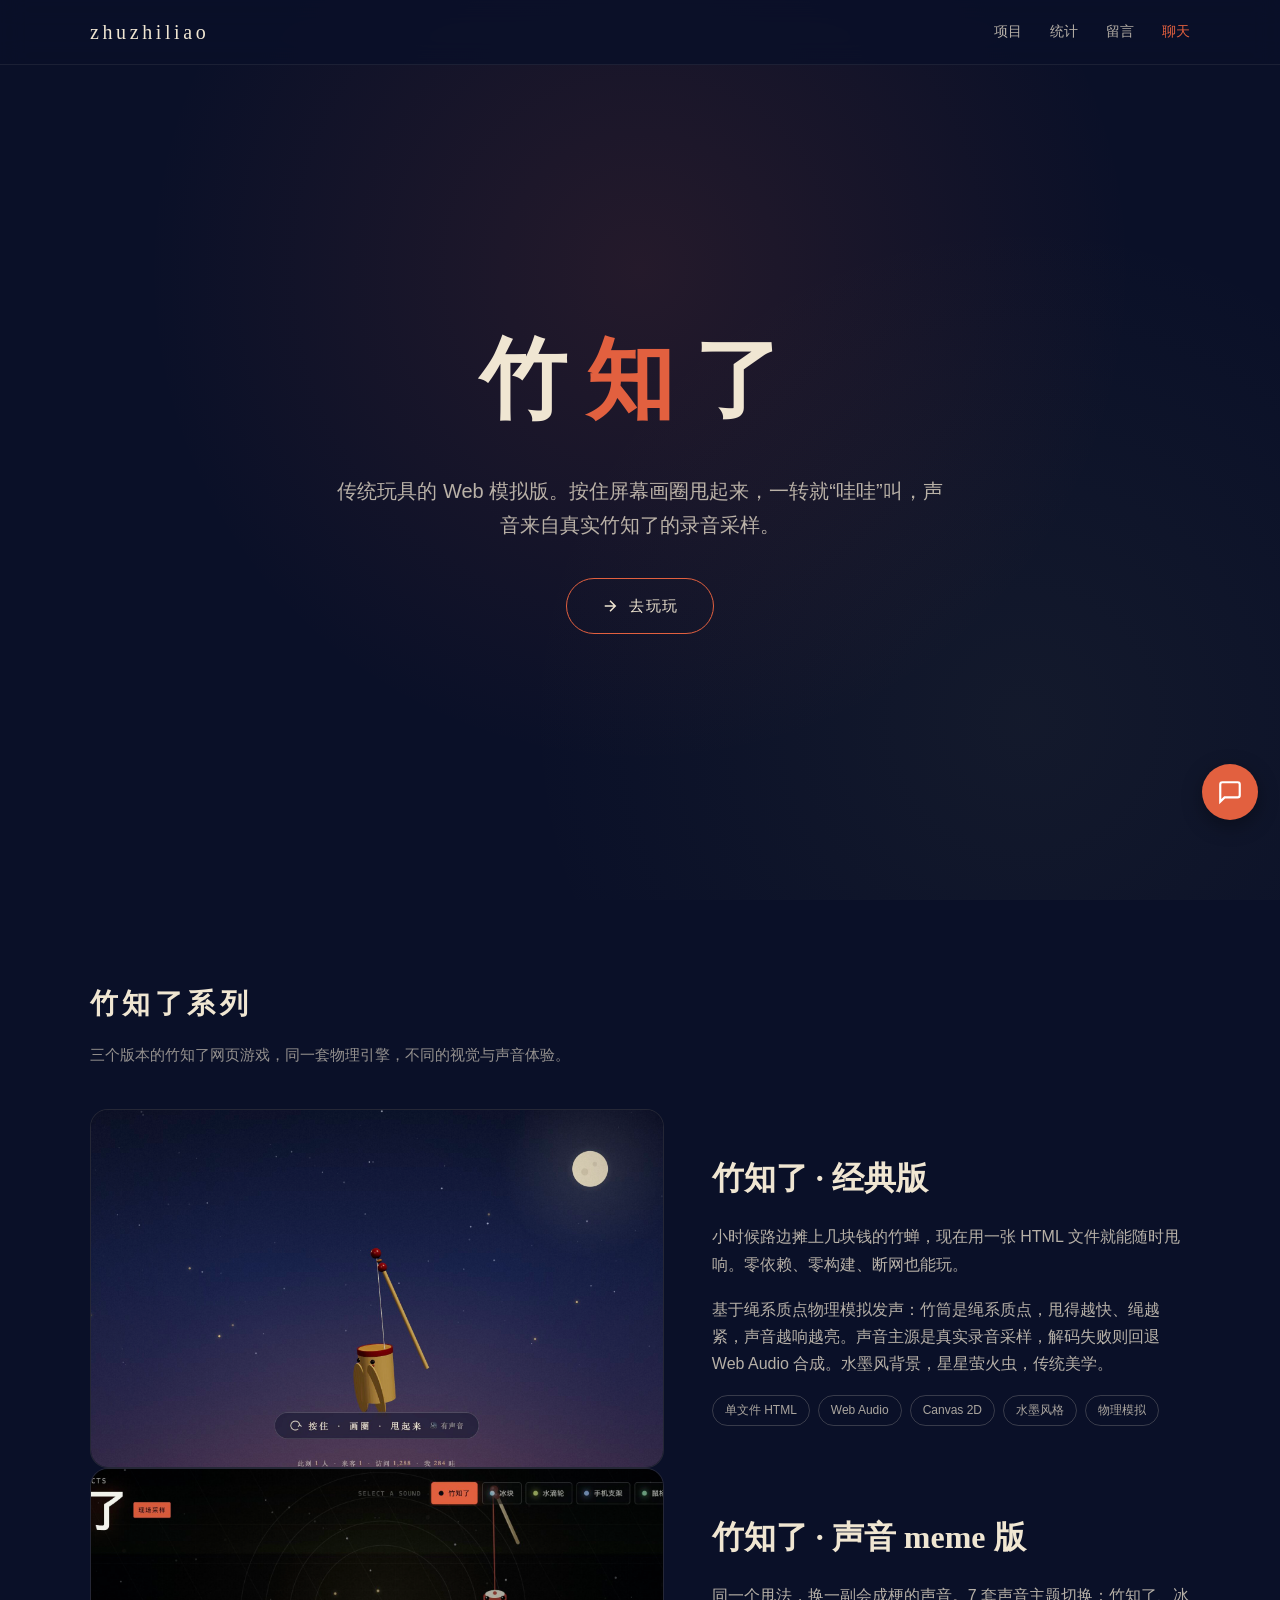
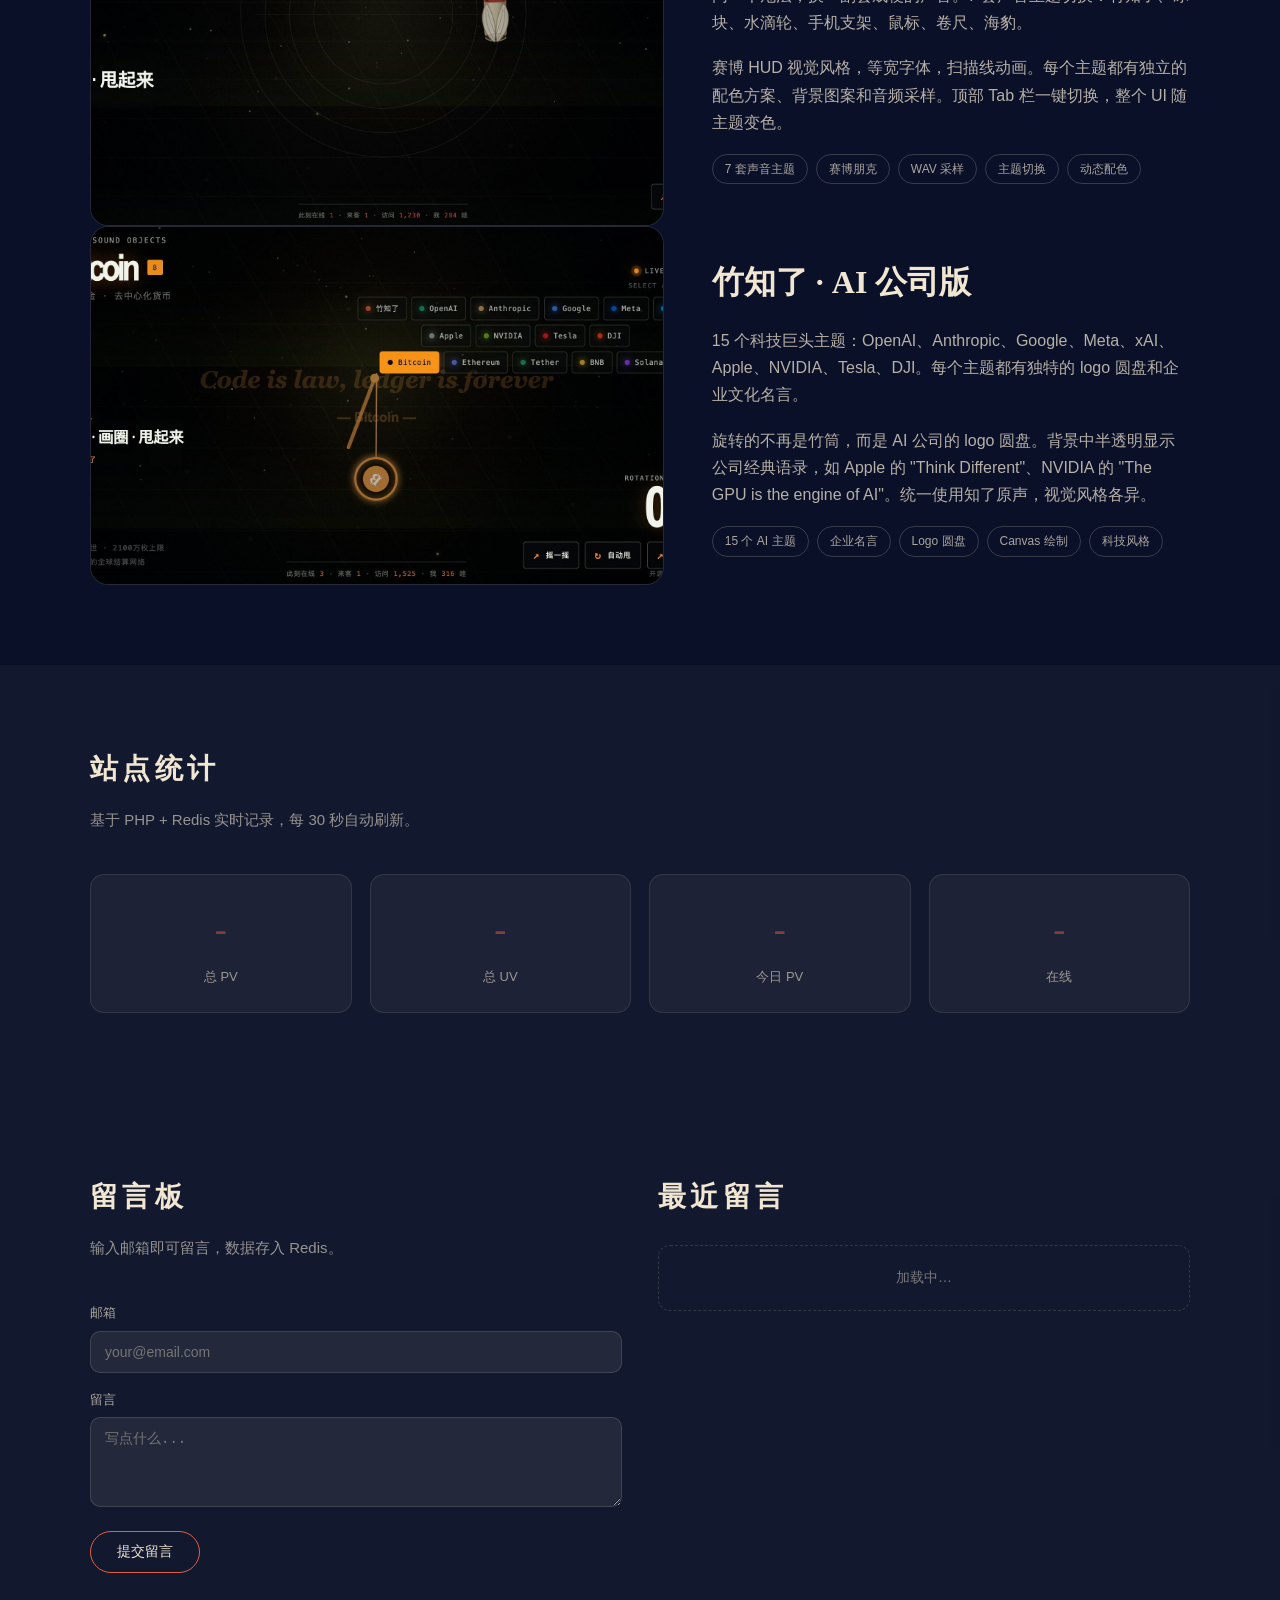
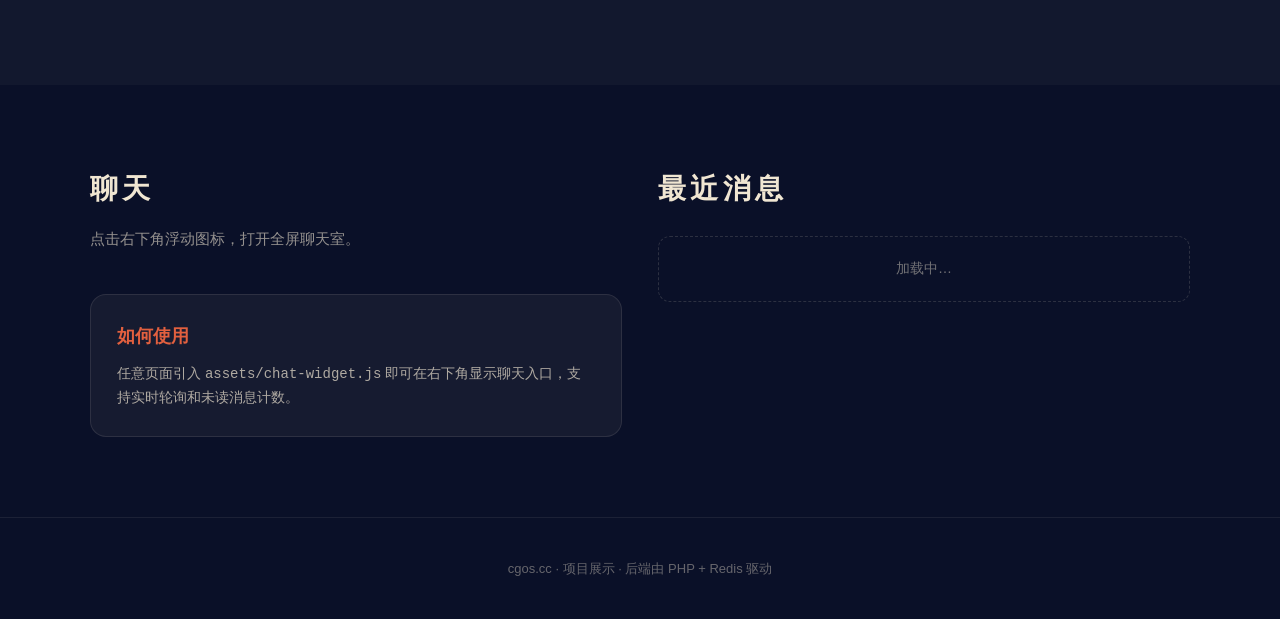
==== index.html @ 4b088873 "feat: 竹知了系列项目 - 三个版本的 Web 模拟玩具 🎮 项目概述 传统玩具「竹知了」的 Web 模拟版系列，包含三个迭代版本： - 经典版：单文件 HTML，零依赖，水墨画风 - Meme版" ====
<!DOCTYPE html>
<html lang="zh-CN">
<head>
<meta charset="UTF-8">
<meta name="viewport" content="width=device-width, initial-scale=1.0, maximum-scale=1.0, user-scalable=no, viewport-fit=cover">
<meta name="theme-color" content="#0a1028">
<meta name="description" content="cgos.cc - 竹知了系列项目展示：经典版、声音 meme 版、AI 公司版，三个版本的竹知了网页游戏，基于真实录音采样与物理模拟，零依赖零构建，手机电脑直开即玩。">
<meta name="keywords" content="竹知了,竹蝉,拉线蝉,传统玩具,网页游戏,在线玩具,竹知了meme,AI竹知了,OpenAI,Anthropic,Google,Meta,Apple,NVIDIA,Tesla,DJI,Web Audio,Canvas,物理模拟">
<meta property="og:title" content="cgos.cc - 竹知了系列项目展示">
<meta property="og:description" content="三个版本的竹知了网页游戏：经典版、声音 meme 版、AI 公司版，基于真实录音采样与物理模拟。">
<meta property="og:image" content="assets/icons/og-image.jpg">
<meta property="og:type" content="website">
<meta name="twitter:card" content="summary_large_image">
<meta name="twitter:title" content="cgos.cc - 竹知了系列项目展示">
<meta name="twitter:description" content="三个版本的竹知了网页游戏，基于真实录音采样与物理模拟。">
<meta name="twitter:image" content="assets/icons/og-image.jpg">
<title>cgos.cc · 竹知了系列项目展示</title>
<link rel="stylesheet" href="assets/main.css">
<link rel="stylesheet" href="assets/chat-widget.css">
</head>
<body>

<header>
  <div class="container">
    <nav>
      <div class="logo"><a href="./">zhuzhiliao</a></div>
      <div class="nav-links" id="nav-links">
        <a href="#projects" class="active">项目</a>
        <a href="#stats">统计</a>
        <a href="guestbook.html">留言</a>
        <a href="#chat">聊天</a>
      </div>
      <button class="menu-btn" id="menu-btn" aria-label="menu">☰</button>
    </nav>
  </div>
</header>

<section class="hero">
  <div class="container" style="position:relative; z-index:1;">
    <h1>竹<span>知</span>了</h1>
    <p>传统玩具的 Web 模拟版。按住屏幕画圈甩起来，一转就“哇哇”叫，声音来自真实竹知了的录音采样。</p>
    <a class="cta" href="zhuzhiliao/" target="_blank">
      <svg viewBox="0 0 24 24" fill="none" stroke="currentColor" stroke-width="2"><path d="M5 12h14M12 5l7 7-7 7"/></svg>
      去玩玩
    </a>
  </div>
</section>

<section id="projects">
  <div class="container">
    <h2 class="section-title">竹知了系列</h2>
    <p class="section-sub">三个版本的竹知了网页游戏，同一套物理引擎，不同的视觉与声音体验。</p>

    <!-- 经典版 -->
    <div class="project">
      <a class="project-visual" href="zhuzhiliao/" target="_blank" title="打开竹知了经典版">
        <img src="assets/icons/og-image.jpg" alt="竹知了经典版预览">
        <div class="play"><span>点击试玩</span></div>
      </a>
      <div class="project-info">
        <h2>竹知了 · 经典版</h2>
        <p>小时候路边摊上几块钱的竹蝉，现在用一张 HTML 文件就能随时甩响。零依赖、零构建、断网也能玩。</p>
        <p>基于绳系质点物理模拟发声：竹筒是绳系质点，甩得越快、绳越紧，声音越响越亮。声音主源是真实录音采样，解码失败则回退 Web Audio 合成。水墨风背景，星星萤火虫，传统美学。</p>
        <div class="tag-list">
          <span class="tag">单文件 HTML</span>
          <span class="tag">Web Audio</span>
          <span class="tag">Canvas 2D</span>
          <span class="tag">水墨风格</span>
          <span class="tag">物理模拟</span>
        </div>
      </div>
    </div>

    <!-- 声音 meme 版 -->
    <div class="project">
      <a class="project-visual" href="zhuzhiliao-meme/" target="_blank" title="打开竹知了声音 meme 版">
        <img src="assets/icons/og-image-2.jpg" alt="竹知了声音 meme 版预览">
        <div class="play"><span>点击试玩</span></div>
      </a>
      <div class="project-info">
        <h2>竹知了 · 声音 meme 版</h2>
        <p>同一个甩法，换一副会成梗的声音。7 套声音主题切换：竹知了、冰块、水滴轮、手机支架、鼠标、卷尺、海豹。</p>
        <p>赛博 HUD 视觉风格，等宽字体，扫描线动画。每个主题都有独立的配色方案、背景图案和音频采样。顶部 Tab 栏一键切换，整个 UI 随主题变色。</p>
        <div class="tag-list">
          <span class="tag">7 套声音主题</span>
          <span class="tag">赛博朋克</span>
          <span class="tag">WAV 采样</span>
          <span class="tag">主题切换</span>
          <span class="tag">动态配色</span>
        </div>
      </div>
    </div>

    <!-- AI 公司版 -->
    <div class="project">
      <a class="project-visual" href="zhuzhiliao-ai/" target="_blank" title="打开竹知了 AI 版">
        <img src="assets/icons/og-image-3.jpg" alt="竹知了 AI 版预览">
        <div class="play"><span>点击试玩</span></div>
      </a>
      <div class="project-info">
        <h2>竹知了 · AI 公司版</h2>
        <p>15 个科技巨头主题：OpenAI、Anthropic、Google、Meta、xAI、Apple、NVIDIA、Tesla、DJI。每个主题都有独特的 logo 圆盘和企业文化名言。</p>
        <p>旋转的不再是竹筒，而是 AI 公司的 logo 圆盘。背景中半透明显示公司经典语录，如 Apple 的 "Think Different"、NVIDIA 的 "The GPU is the engine of AI"。统一使用知了原声，视觉风格各异。</p>
        <div class="tag-list">
          <span class="tag">15 个 AI 主题</span>
          <span class="tag">企业名言</span>
          <span class="tag">Logo 圆盘</span>
          <span class="tag">Canvas 绘制</span>
          <span class="tag">科技风格</span>
        </div>
      </div>
    </div>
  </div>
</section>

<section id="stats" class="alt">
  <div class="container">
    <h2 class="section-title">站点统计</h2>
    <p class="section-sub">基于 PHP + Redis 实时记录，每 30 秒自动刷新。</p>
    <div class="stats-grid">
      <div class="stat-card"><div class="num loading" id="stat-pv">-</div><div class="label">总 PV</div></div>
      <div class="stat-card"><div class="num loading" id="stat-uv">-</div><div class="label">总 UV</div></div>
      <div class="stat-card"><div class="num loading" id="stat-today">-</div><div class="label">今日 PV</div></div>
      <div class="stat-card"><div class="num loading" id="stat-online">-</div><div class="label">在线</div></div>
    </div>
  </div>
</section>

<section id="guestbook" class="alt">
  <div class="container">
    <div class="two-col">
      <div>
        <h2 class="section-title">留言板</h2>
        <p class="section-sub">输入邮箱即可留言，数据存入 Redis。</p>
        <form id="guestbook-form">
          <div class="form-group">
            <label for="gb-email">邮箱</label>
            <input type="email" id="gb-email" required placeholder="your@email.com">
          </div>
          <div class="form-group">
            <label for="gb-message">留言</label>
            <textarea id="gb-message" required maxlength="500" placeholder="写点什么..."></textarea>
          </div>
          <button type="submit" class="btn">提交留言</button>
          <div class="msg" id="gb-msg"></div>
        </form>
      </div>
      <div>
        <h2 class="section-title">最近留言</h2>
        <div class="list" id="guestbook-list"><div class="list-empty">加载中…</div></div>
      </div>
    </div>
  </div>
</section>

<section id="chat">
  <div class="container">
    <div class="two-col">
      <div>
        <h2 class="section-title">聊天</h2>
        <p class="section-sub">点击右下角浮动图标，打开全屏聊天室。</p>
        <div class="card" style="margin-top:18px;">
          <h3>如何使用</h3>
          <p>任意页面引入 <code>assets/chat-widget.js</code> 即可在右下角显示聊天入口，支持实时轮询和未读消息计数。</p>
        </div>
      </div>
      <div>
        <h2 class="section-title">最近消息</h2>
        <div class="list" id="chat-list"><div class="list-empty">加载中…</div></div>
      </div>
    </div>
  </div>
</section>

<footer>
  <div class="container">
    <p>cgos.cc · 项目展示 · 后端由 PHP + Redis 驱动</p>
  </div>
</footer>

<script src="assets/config.js"></script>
<script src="assets/main.js"></script>
<script src="assets/chat-widget.js"></script>
</body>
</html>
---- assets/main.css ----
/* cgos.cc 项目展示首页样式 */
:root{
  --ink:#0a1028;
  --paper:#f0e6d2;
  --accent:#e2603f;
  --accent-dim:#b34a30;
  --bamboo:#a8b06a;
  --serif:"Songti SC","Noto Serif SC","Noto Serif CJK SC","STSong","SimSun",serif;
  --sans:-apple-system,BlinkMacSystemFont,"Segoe UI",Roboto,"Helvetica Neue",Arial,sans-serif;
}
*{ margin:0; padding:0; box-sizing:border-box; }
html{ scroll-behavior:smooth; }
body{
  background:var(--ink);
  color:var(--paper);
  font-family:var(--sans);
  line-height:1.7;
  -webkit-font-smoothing:antialiased;
}
a{ color:var(--accent); text-decoration:none; }
a:hover{ text-decoration:underline; }
.container{ width:min(1100px, 92vw); margin:0 auto; }

/* 顶部导航 */
header{
  position:fixed; top:0; left:0; right:0; z-index:50;
  background:rgba(10,16,40,.85);
  backdrop-filter:blur(12px);
  border-bottom:1px solid rgba(240,230,210,.08);
}
nav{ display:flex; align-items:center; justify-content:space-between; height:64px; }
.logo{ font-family:var(--serif); font-size:20px; letter-spacing:.18em; color:var(--paper); }
.logo a{ color:var(--paper); }
.nav-links{ display:flex; gap:28px; font-size:14px; }
.nav-links a{ color:rgba(240,230,210,.75); transition:color .2s; padding:4px 0; }
.nav-links a:hover, .nav-links a.active{ color:var(--accent); text-decoration:none; }
.menu-btn{ display:none; background:none; border:none; color:var(--paper); font-size:24px; cursor:pointer; padding:8px; }

/* Hero */
.hero{
  min-height:100vh; display:flex; align-items:center; justify-content:center;
  padding:120px 0 80px; text-align:center; position:relative; overflow:hidden;
}
.hero::before{
  content:""; position:absolute; inset:0;
  background:radial-gradient(circle at 50% 30%, rgba(226,96,63,.12), transparent 55%),
             radial-gradient(circle at 80% 80%, rgba(168,176,106,.06), transparent 40%);
  pointer-events:none;
}
.hero h1{
  font-family:var(--serif); font-size:clamp(42px,8vw,88px);
  letter-spacing:.22em; color:var(--paper); margin-bottom:18px;
}
.hero h1 span{ color:var(--accent); }
.hero p{ font-size:clamp(15px,2.2vw,20px); color:rgba(240,230,210,.75); max-width:620px; margin:0 auto 36px; }
.cta{
  display:inline-flex; align-items:center; gap:10px;
  padding:14px 34px; border-radius:999px; border:1px solid var(--accent);
  color:var(--paper); font-size:15px; letter-spacing:.12em;
  transition:all .25s; background:transparent; cursor:pointer;
}
.cta:hover{ background:var(--accent); color:#fff; text-decoration:none; }
.cta svg{ width:18px; height:18px; }

/* 卡片通用 */
section{ padding:80px 0; }
section.alt{ background:rgba(240,230,210,.03); }
.section-title{
  font-family:var(--serif); font-size:28px; letter-spacing:.16em; margin-bottom:14px;
}
.section-sub{ color:rgba(240,230,210,.6); margin-bottom:42px; font-size:15px; }
.card-grid{ display:grid; gap:24px; grid-template-columns:repeat(auto-fit, minmax(260px,1fr)); }
.card{
  background:rgba(240,230,210,.05); border:1px solid rgba(240,230,210,.1);
  border-radius:16px; padding:26px; transition:transform .2s, border-color .2s;
}
.card:hover{ border-color:rgba(226,96,63,.35); transform:translateY(-4px); }
.card h3{ font-family:var(--serif); font-size:18px; margin-bottom:10px; color:var(--accent); }
.card p{ font-size:14px; color:rgba(240,230,210,.7); }

/* 项目展示 */
.project{ display:grid; grid-template-columns:1.2fr 1fr; gap:48px; align-items:center; }
.project-visual{
  aspect-ratio:16/10; border-radius:18px; overflow:hidden;
  border:1px solid rgba(240,230,210,.12); background:rgba(0,0,0,.2);
  position:relative; display:block;
}
.project-visual img{ width:100%; height:100%; object-fit:cover; display:block; transition:transform .6s; }
.project-visual:hover img{ transform:scale(1.04); }
.project-visual .play{
  position:absolute; inset:0; display:flex; align-items:center; justify-content:center;
  background:rgba(10,16,40,.35); opacity:0; transition:opacity .3s; pointer-events:none;
}
.project-visual:hover .play{ opacity:1; }
.play span{
  padding:10px 24px; border-radius:999px; border:1px solid var(--paper);
  color:var(--paper); font-size:14px; letter-spacing:.12em; backdrop-filter:blur(4px);
}
.project-info h2{ font-family:var(--serif); font-size:32px; margin-bottom:18px; }
.project-info p{ color:rgba(240,230,210,.75); margin-bottom:18px; }
.tag-list{ display:flex; flex-wrap:wrap; gap:8px; margin-top:14px; }
.tag{ font-size:12px; padding:4px 12px; border-radius:999px; border:1px solid rgba(240,230,210,.2); color:rgba(240,230,210,.7); }

/* 统计 */
.stats-grid{ display:grid; grid-template-columns:repeat(4,1fr); gap:18px; }
.stat-card{ text-align:center; padding:24px; border-radius:14px; background:rgba(240,230,210,.05); border:1px solid rgba(240,230,210,.1); }
.stat-card .num{ font-family:var(--serif); font-size:36px; color:var(--accent); min-height:44px; }
.stat-card .num.loading{ animation:pulse 1.4s ease-in-out infinite; opacity:.5; }
.stat-card .label{ font-size:13px; color:rgba(240,230,210,.6); margin-top:6px; }
@keyframes pulse{ 0%,100%{ opacity:.5; } 50%{ opacity:1; } }

/* 表单与列表 */
.form-group{ margin-bottom:16px; }
.form-group label{ display:block; font-size:13px; color:rgba(240,230,210,.7); margin-bottom:6px; }
.form-group input, .form-group textarea{
  width:100%; padding:12px 14px; border-radius:10px;
  background:rgba(240,230,210,.08); border:1px solid rgba(240,230,210,.15);
  color:var(--paper); font-size:14px; outline:none; transition:border-color .2s, background .2s;
}
.form-group input:focus, .form-group textarea:focus{ border-color:var(--accent); background:rgba(240,230,210,.1); }
.form-group textarea{ min-height:90px; resize:vertical; }
.btn{
  padding:11px 26px; border-radius:999px; border:1px solid var(--accent);
  background:transparent; color:var(--paper); font-size:14px; cursor:pointer; transition:all .2s;
}
.btn:hover{ background:var(--accent); color:#fff; }
.btn:disabled{ opacity:.5; cursor:not-allowed; }
.msg{ margin-top:12px; font-size:13px; color:var(--bamboo); min-height:20px; }
.msg.error{ color:var(--accent); }

.list{ margin-top:24px; display:flex; flex-direction:column; gap:14px; }
.list-item{
  padding:14px 16px; border-radius:12px; background:rgba(240,230,210,.05);
  border:1px solid rgba(240,230,210,.08); animation:fadeIn .35s ease;
}
.list-item .meta{ display:flex; justify-content:space-between; font-size:12px; color:rgba(240,230,210,.5); margin-bottom:6px; }
.list-item .body{ font-size:14px; color:rgba(240,230,210,.85); word-break:break-word; }
.list-empty{ padding:20px; text-align:center; color:rgba(240,230,210,.45); font-size:14px; border:1px dashed rgba(240,230,210,.15); border-radius:12px; }
.two-col{ display:grid; grid-template-columns:1fr 1fr; gap:36px; }
@keyframes fadeIn{ from{ opacity:0; transform:translateY(6px); } to{ opacity:1; transform:translateY(0); } }

/* 页脚 */
footer{ padding:40px 0; text-align:center; border-top:1px solid rgba(240,230,210,.08); font-size:13px; color:rgba(240,230,210,.4); }

@media (max-width:800px){
  .nav-links{
    display:none; position:fixed; top:64px; left:0; right:0;
    flex-direction:column; gap:0; padding:12px 0;
    background:rgba(10,16,40,.95); border-bottom:1px solid rgba(240,230,210,.1);
  }
  .nav-links.open{ display:flex; }
  .nav-links a{ padding:14px 24px; }
  .menu-btn{ display:block; }
  .project, .two-col{ grid-template-columns:1fr; }
  .stats-grid{ grid-template-columns:repeat(2,1fr); }
}
---- assets/chat-widget.css ----
/* 聊天室弹窗组件 */

.cgw-hidden{ display:none !important; }

/* 浮动图标 */
.cgw-fab{
  position:fixed; right:22px; bottom:calc(22px + env(safe-area-inset-bottom));
  width:56px; height:56px; border-radius:50%;
  background:var(--accent, #e2603f); color:#fff;
  display:flex; align-items:center; justify-content:center;
  box-shadow:0 6px 20px rgba(0,0,0,.35);
  cursor:pointer; z-index:1000; border:none; outline:none;
  transition:transform .2s, background .2s;
  bottom:calc(80px + env(safe-area-inset-bottom));
}
.cgw-fab:hover{ transform:scale(1.05); background:var(--accent-dim, #b34a30); }
.cgw-fab svg{ width:26px; height:26px; }

.cgw-badge{
  position:absolute; top:-2px; right:-2px; min-width:20px; height:20px;
  background:#fff; color:var(--accent, #e2603f); border-radius:999px;
  font-size:12px; font-weight:700; display:flex; align-items:center; justify-content:center;
  padding:0 5px; border:2px solid var(--accent, #e2603f);
}
.cgw-badge.cgw-hidden{ display:none !important; }

/* 弹窗遮罩 */
.cgw-overlay{
  position:fixed; top:0; left:0; right:0; bottom:0; z-index:2000;
  background:rgba(10,16,40,.88); backdrop-filter:blur(6px);
  display:flex; align-items:center; justify-content:center;
  opacity:0; pointer-events:none; transition:opacity .25s;
}
.cgw-overlay.open{ opacity:1; pointer-events:auto; }

/* 弹窗容器 */
.cgw-modal{
  width:92vw; max-width:620px;
  height:88vh; max-height:760px;
  background:var(--ink, #0a1028); border:1px solid rgba(240,230,210,.12);
  border-radius:18px; display:flex; flex-direction:column; overflow:hidden;
  box-shadow:0 24px 80px rgba(0,0,0,.5);
  transform:scale(.96); transition:transform .25s;
}
.cgw-overlay.open .cgw-modal{ transform:scale(1); }

/* 弹窗头部 */
.cgw-header{
  padding:16px 20px; border-bottom:1px solid rgba(240,230,210,.1);
  display:flex; align-items:center; justify-content:space-between;
}
.cgw-header h3{
  font-family:var(--serif, "Songti SC", serif); font-size:18px; letter-spacing:.12em;
  color:var(--paper, #f0e6d2); margin:0;
}
.cgw-close{
  background:none; border:none; color:rgba(240,230,210,.7); cursor:pointer;
  width:34px; height:34px; display:flex; align-items:center; justify-content:center;
  border-radius:50%; transition:background .2s, color .2s;
}
.cgw-close:hover{ background:rgba(240,230,210,.1); color:var(--paper, #f0e6d2); }
.cgw-close svg{ width:20px; height:20px; }

/* 消息列表 */
.cgw-body{
  flex:1; overflow-y:auto; padding:18px; scroll-behavior:smooth;
}
.cgw-empty{
  text-align:center; color:rgba(240,230,210,.45); padding:40px 0; font-size:14px;
}
.cgw-message{
  margin-bottom:14px; animation:cgwFadeIn .35s ease;
}
.cgw-message:last-child{ margin-bottom:0; }
.cgw-message-meta{
  display:flex; justify-content:space-between; font-size:12px; color:rgba(240,230,210,.5); margin-bottom:4px;
}
.cgw-message-body{
  font-size:14px; color:rgba(240,230,210,.9); line-height:1.6; word-break:break-word;
  background:rgba(240,230,210,.06); padding:10px 14px; border-radius:12px;
}
.cgw-message.self .cgw-message-body{ background:rgba(226,96,63,.18); }
@keyframes cgwFadeIn{ from{ opacity:0; transform:translateY(6px); } to{ opacity:1; transform:translateY(0); } }

/* 输入区 */
.cgw-footer{
  padding:14px 18px 18px; border-top:1px solid rgba(240,230,210,.1);
}
.cgw-input-wrap{ display:flex; gap:10px; }
.cgw-input{
  flex:1; background:rgba(240,230,210,.08); border:1px solid rgba(240,230,210,.15);
  color:var(--paper, #f0e6d2); border-radius:10px; padding:11px 14px; font-size:14px; outline:none;
}
.cgw-input:focus{ border-color:var(--accent, #e2603f); }
.cgw-send{
  padding:10px 22px; border-radius:10px; border:1px solid var(--accent, #e2603f);
  background:transparent; color:var(--paper, #f0e6d2); cursor:pointer; font-size:14px;
  transition:all .2s;
}
.cgw-send:hover{ background:var(--accent, #e2603f); color:#fff; }
.cgw-send:disabled{ opacity:.5; cursor:not-allowed; }
.cgw-msg{ margin-top:8px; font-size:12px; min-height:18px; color:var(--bamboo, #a8b06a); }
.cgw-msg.error{ color:var(--accent, #e2603f); }

@media (max-width:600px){
  .cgw-modal{ width:100vw; height:100vh; border-radius:0; }
}
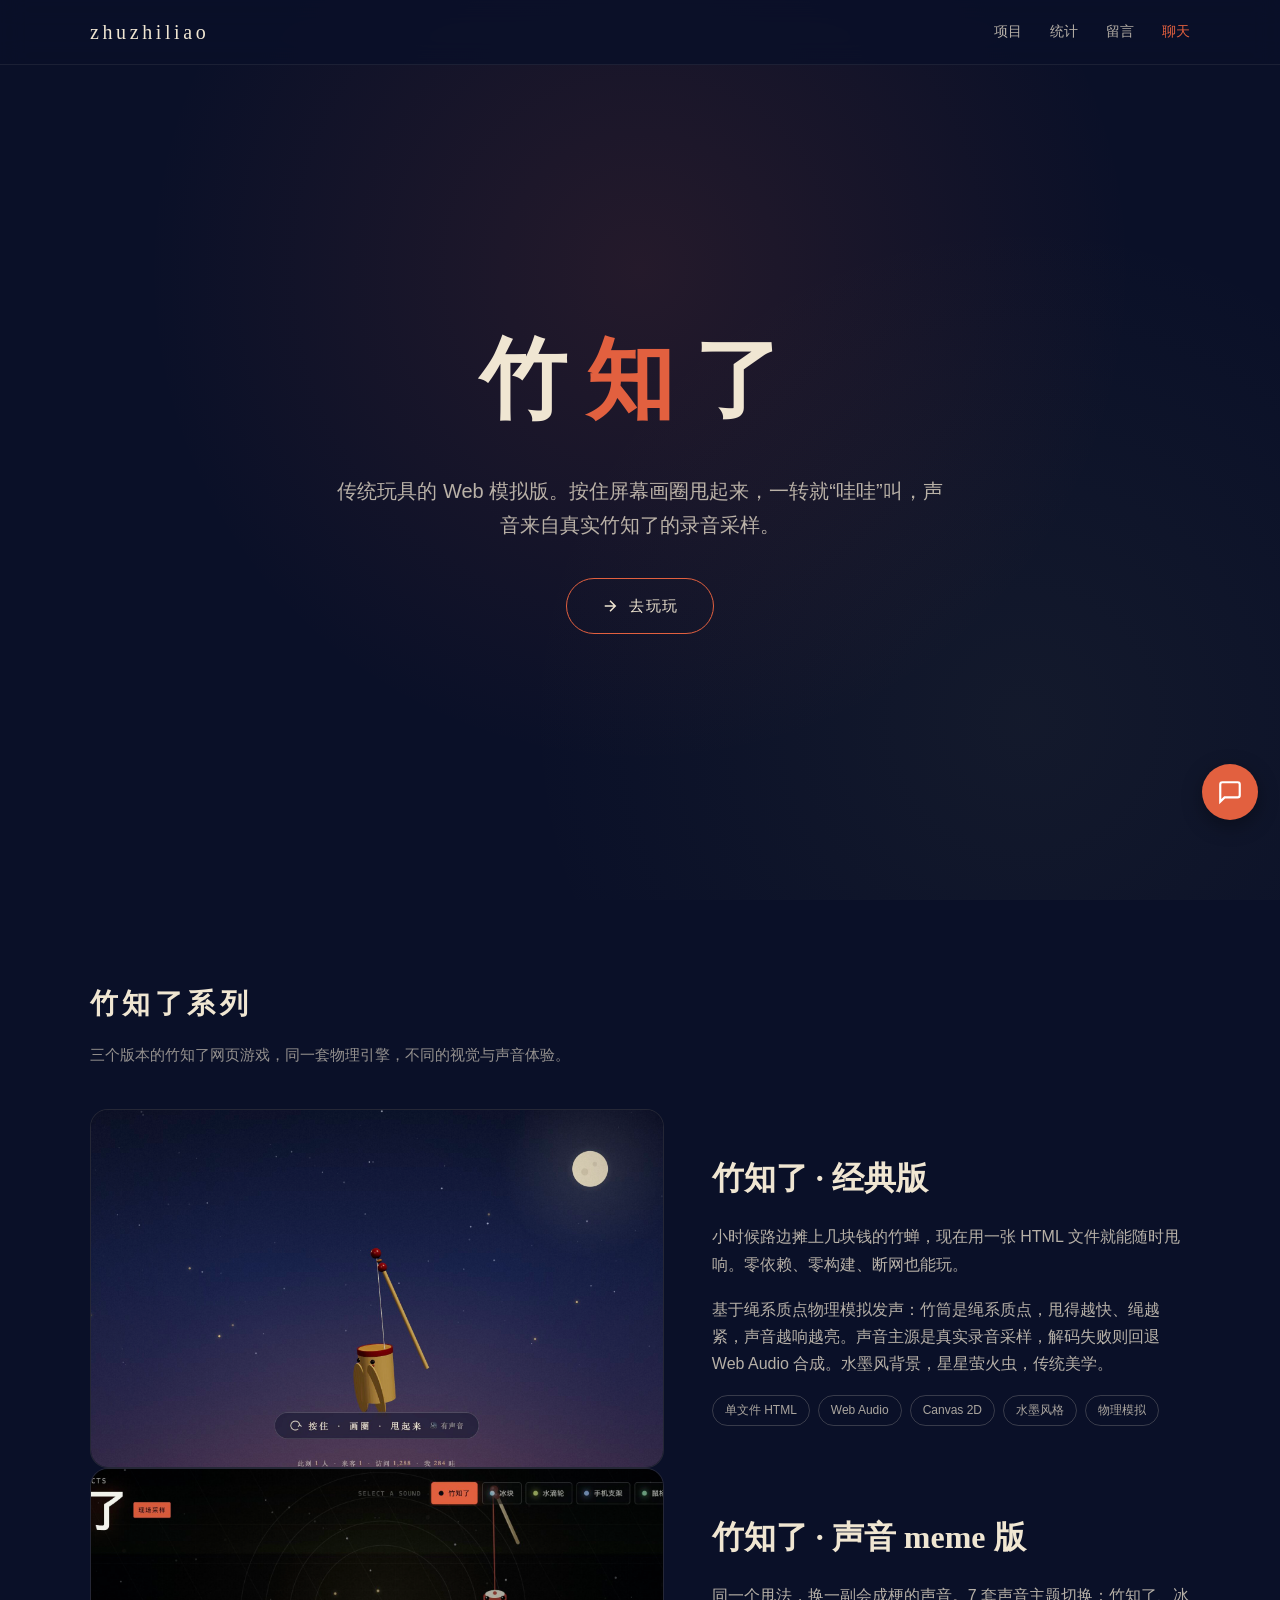
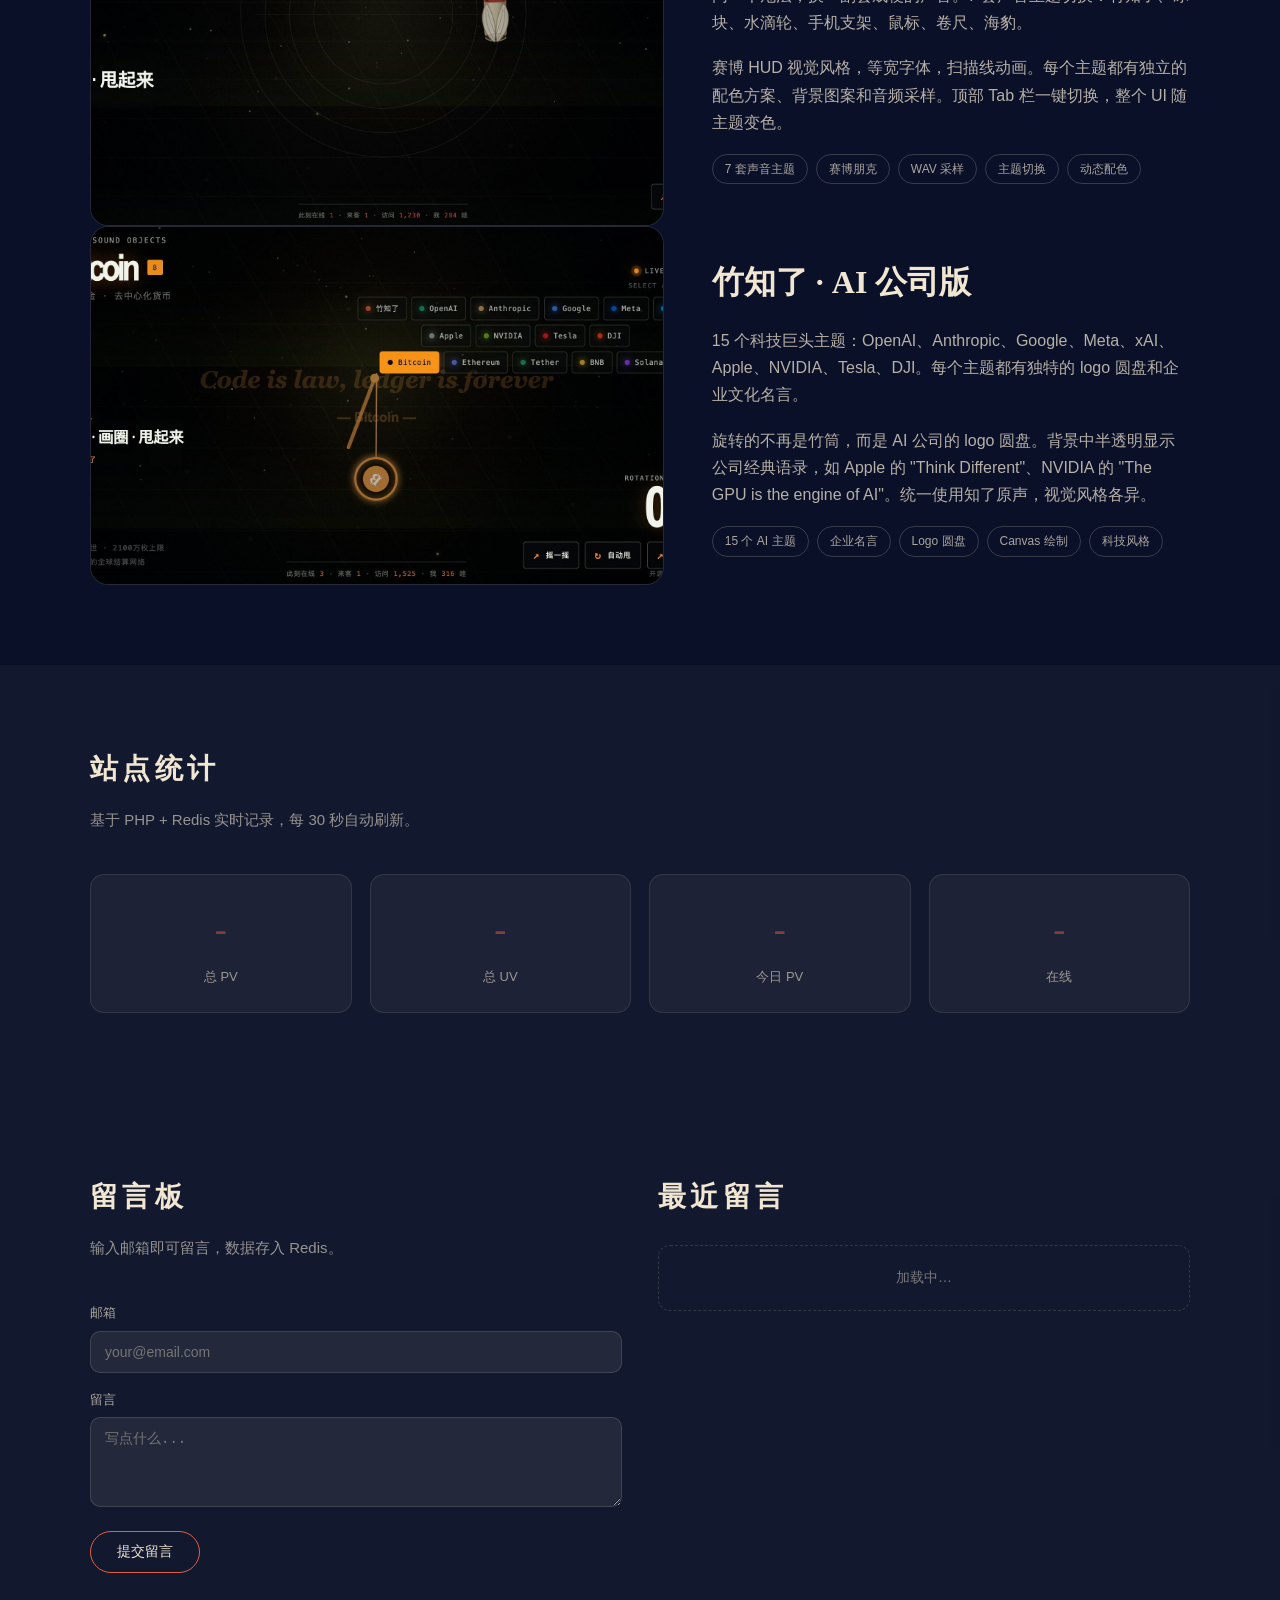
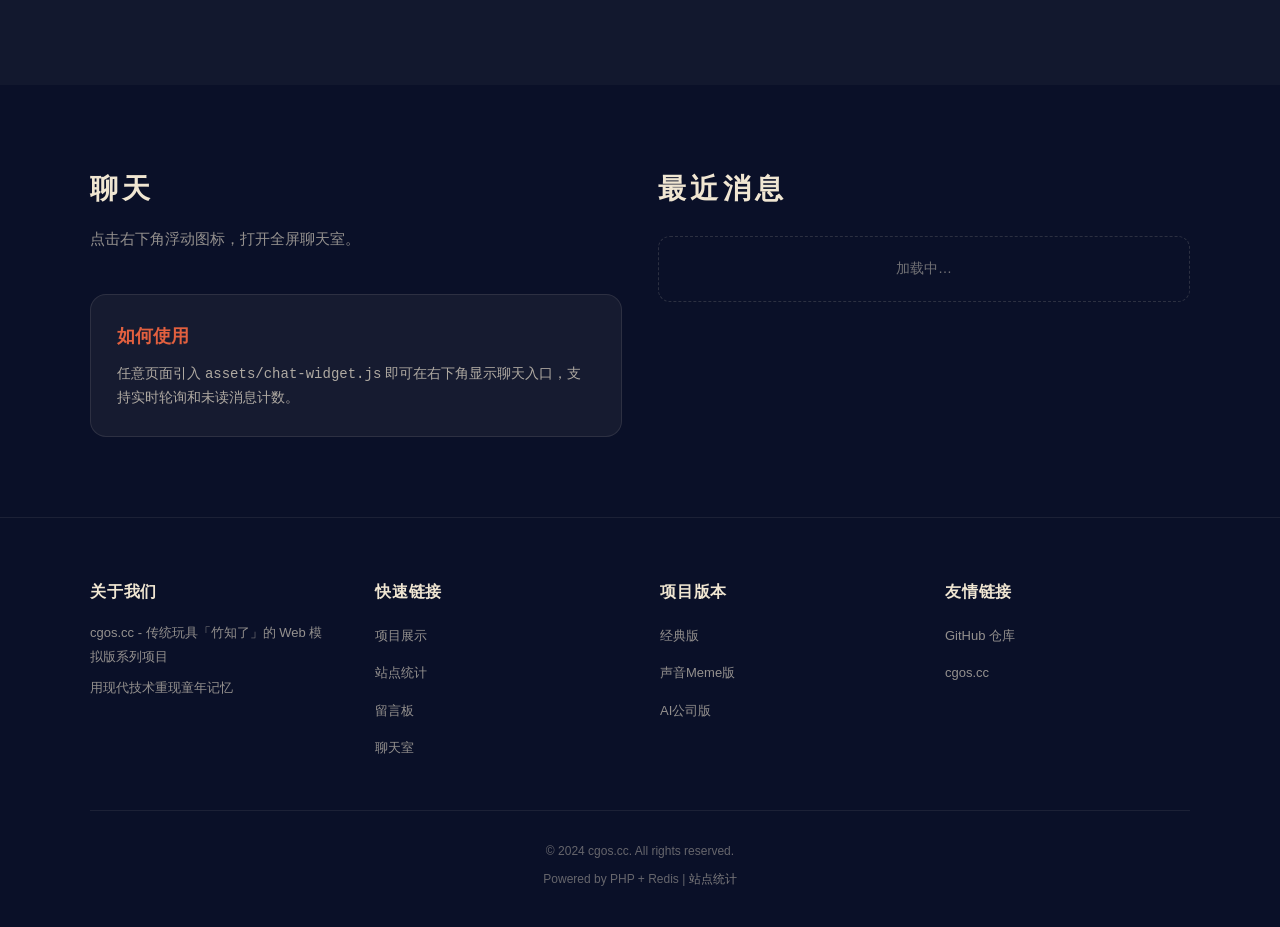
==== commit 1b4eec64: "feat: 添加 51.la 统计和统一底部信息 📊 统计功能 - 所有页面集成 51.la 统计代码 - 统计面板：https://v6.51.la/s/DXb51v7uEZ9wCB4  🎨 首页和" ====
--- a/index.html
+++ b/index.html
@@ -174,12 +174,54 @@
 
 <footer>
   <div class="container">
-    <p>cgos.cc · 项目展示 · 后端由 PHP + Redis 驱动</p>
+    <div class="footer-content">
+      <div class="footer-section">
+        <h3>关于我们</h3>
+        <p>cgos.cc - 传统玩具「竹知了」的 Web 模拟版系列项目</p>
+        <p>用现代技术重现童年记忆</p>
+      </div>
+      <div class="footer-section">
+        <h3>快速链接</h3>
+        <ul>
+          <li><a href="#projects">项目展示</a></li>
+          <li><a href="#stats">站点统计</a></li>
+          <li><a href="guestbook.html">留言板</a></li>
+          <li><a href="#chat">聊天室</a></li>
+        </ul>
+      </div>
+      <div class="footer-section">
+        <h3>项目版本</h3>
+        <ul>
+          <li><a href="zhuzhiliao/">经典版</a></li>
+          <li><a href="zhuzhiliao-meme/">声音Meme版</a></li>
+          <li><a href="zhuzhiliao-ai/">AI公司版</a></li>
+        </ul>
+      </div>
+      <div class="footer-section">
+        <h3>友情链接</h3>
+        <ul>
+          <li><a href="https://github.com/wuxiumu/ZhuZhilLao-AI" target="_blank">GitHub 仓库</a></li>
+          <li><a href="https://cgos.cc" target="_blank">cgos.cc</a></li>
+          <!-- 可添加更多友情链接 -->
+          <!-- <li><a href="https://example.com" target="_blank">示例链接</a></li> -->
+        </ul>
+      </div>
+    </div>
+    <div class="footer-bottom">
+      <p>&copy; 2024 cgos.cc. All rights reserved.</p>
+      <p>Powered by PHP + Redis |
+        <a href="https://v6.51.la/s/DXb51v7uEZ9wCB4" target="_blank">站点统计</a>
+      </p>
+    </div>
   </div>
 </footer>
 
 <script src="assets/config.js"></script>
 <script src="assets/main.js"></script>
 <script src="assets/chat-widget.js"></script>
+
+<!-- 51.la 统计 -->
+<script charset="UTF-8" id="LA_COLLECT" src="//sdk.51.la/js-sdk-pro.min.js"></script>
+<script>LA.init({id:"LHETeCfzp9s5E0UD",ck:"LHETeCfzp9s5E0UD"})</script>
 </body>
 </html>
--- a/assets/main.css
+++ b/assets/main.css
@@ -140,7 +140,61 @@
 @keyframes fadeIn{ from{ opacity:0; transform:translateY(6px); } to{ opacity:1; transform:translateY(0); } }
 
 /* 页脚 */
-footer{ padding:40px 0; text-align:center; border-top:1px solid rgba(240,230,210,.08); font-size:13px; color:rgba(240,230,210,.4); }
+footer{
+  padding:60px 0 30px;
+  border-top:1px solid rgba(240,230,210,.08);
+  background:rgba(10,16,40,.5);
+}
+.footer-content{
+  display:grid;
+  grid-template-columns:repeat(4,1fr);
+  gap:40px;
+  margin-bottom:40px;
+}
+.footer-section h3{
+  font-family:var(--serif);
+  font-size:16px;
+  color:var(--paper);
+  margin-bottom:16px;
+  letter-spacing:.05em;
+}
+.footer-section p{
+  font-size:13px;
+  color:rgba(240,230,210,.6);
+  line-height:1.8;
+  margin-bottom:8px;
+}
+.footer-section ul{
+  list-style:none;
+}
+.footer-section ul li{
+  margin-bottom:10px;
+}
+.footer-section ul li a{
+  font-size:13px;
+  color:rgba(240,230,210,.6);
+  transition:color .2s;
+}
+.footer-section ul li a:hover{
+  color:var(--accent);
+  text-decoration:none;
+}
+.footer-bottom{
+  padding-top:30px;
+  border-top:1px solid rgba(240,230,210,.08);
+  text-align:center;
+}
+.footer-bottom p{
+  font-size:12px;
+  color:rgba(240,230,210,.4);
+  margin-bottom:8px;
+}
+.footer-bottom a{
+  color:rgba(240,230,210,.5);
+}
+.footer-bottom a:hover{
+  color:var(--accent);
+}
 
 @media (max-width:800px){
   .nav-links{
@@ -153,4 +207,8 @@
   .menu-btn{ display:block; }
   .project, .two-col{ grid-template-columns:1fr; }
   .stats-grid{ grid-template-columns:repeat(2,1fr); }
-}
+  .footer-content{ grid-template-columns:repeat(2,1fr); gap:30px; }
+}
+@media (max-width:500px){
+  .footer-content{ grid-template-columns:1fr; gap:24px; }
+}
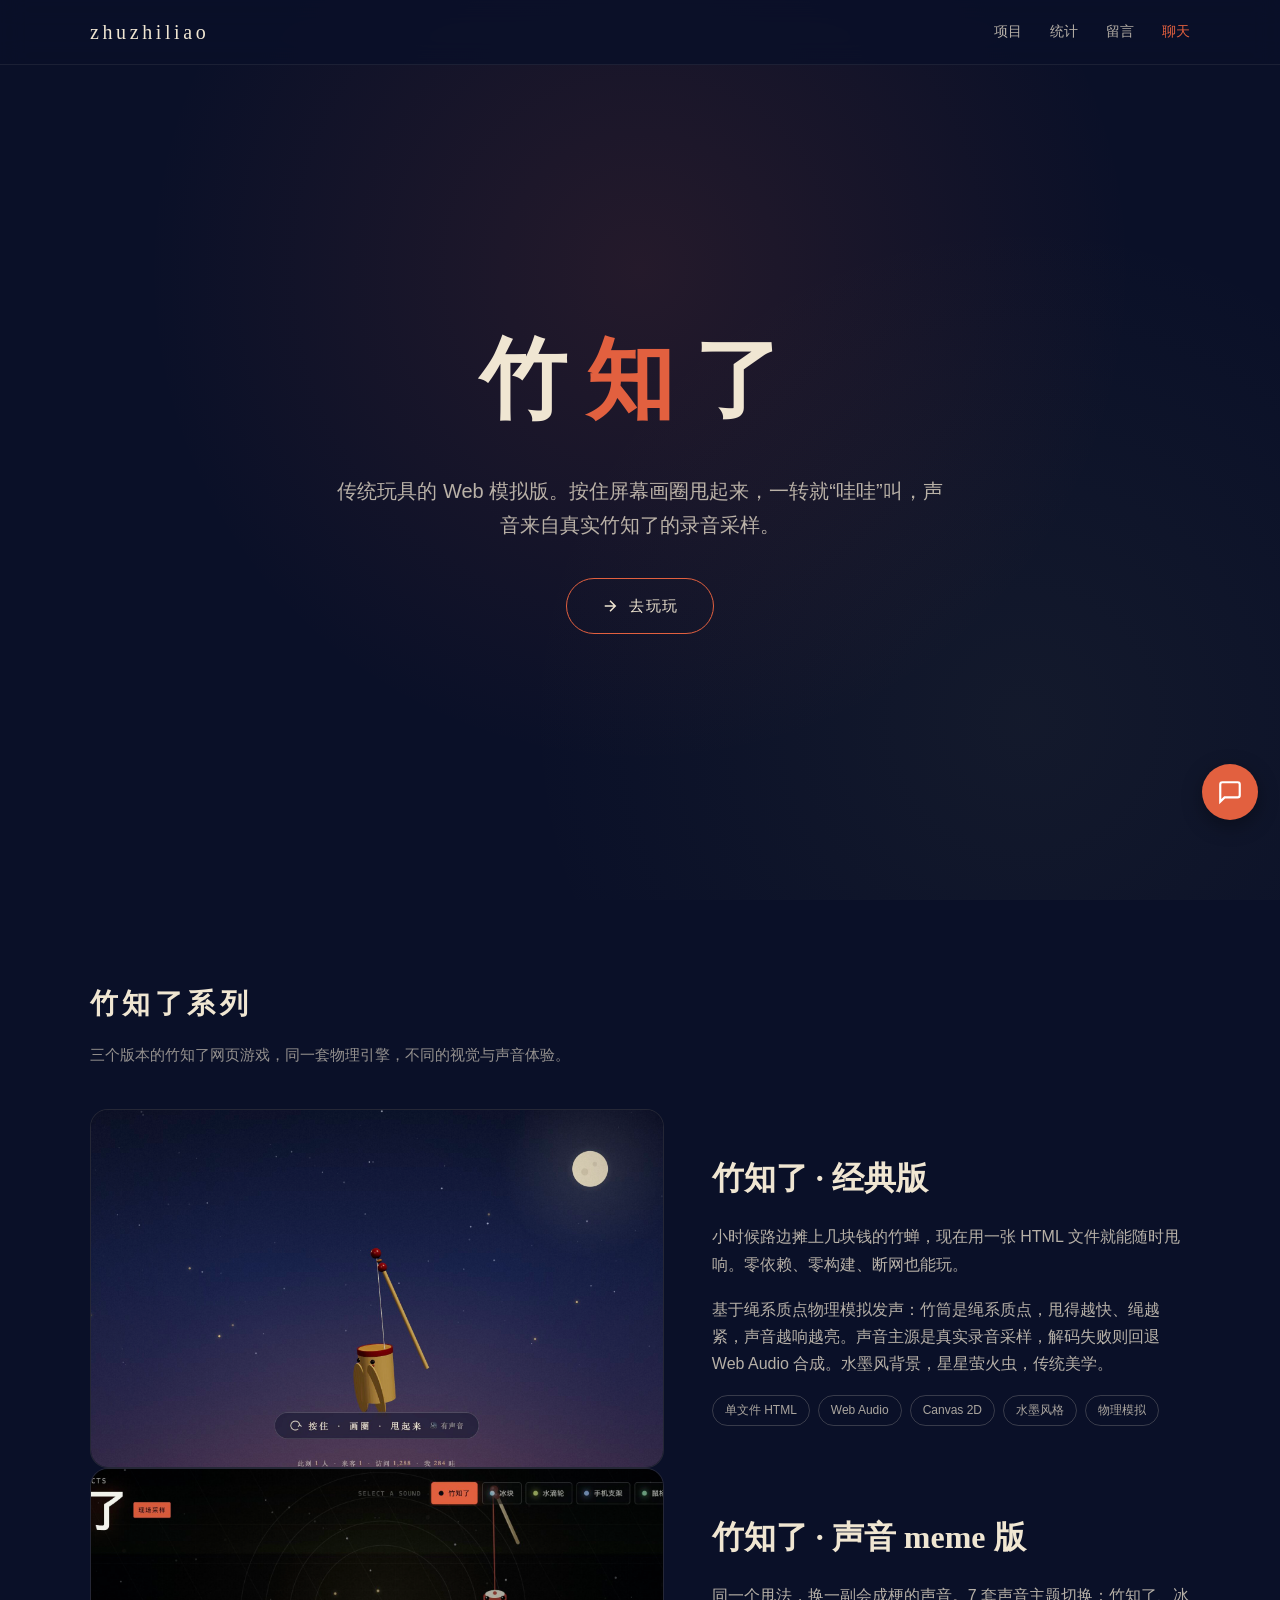
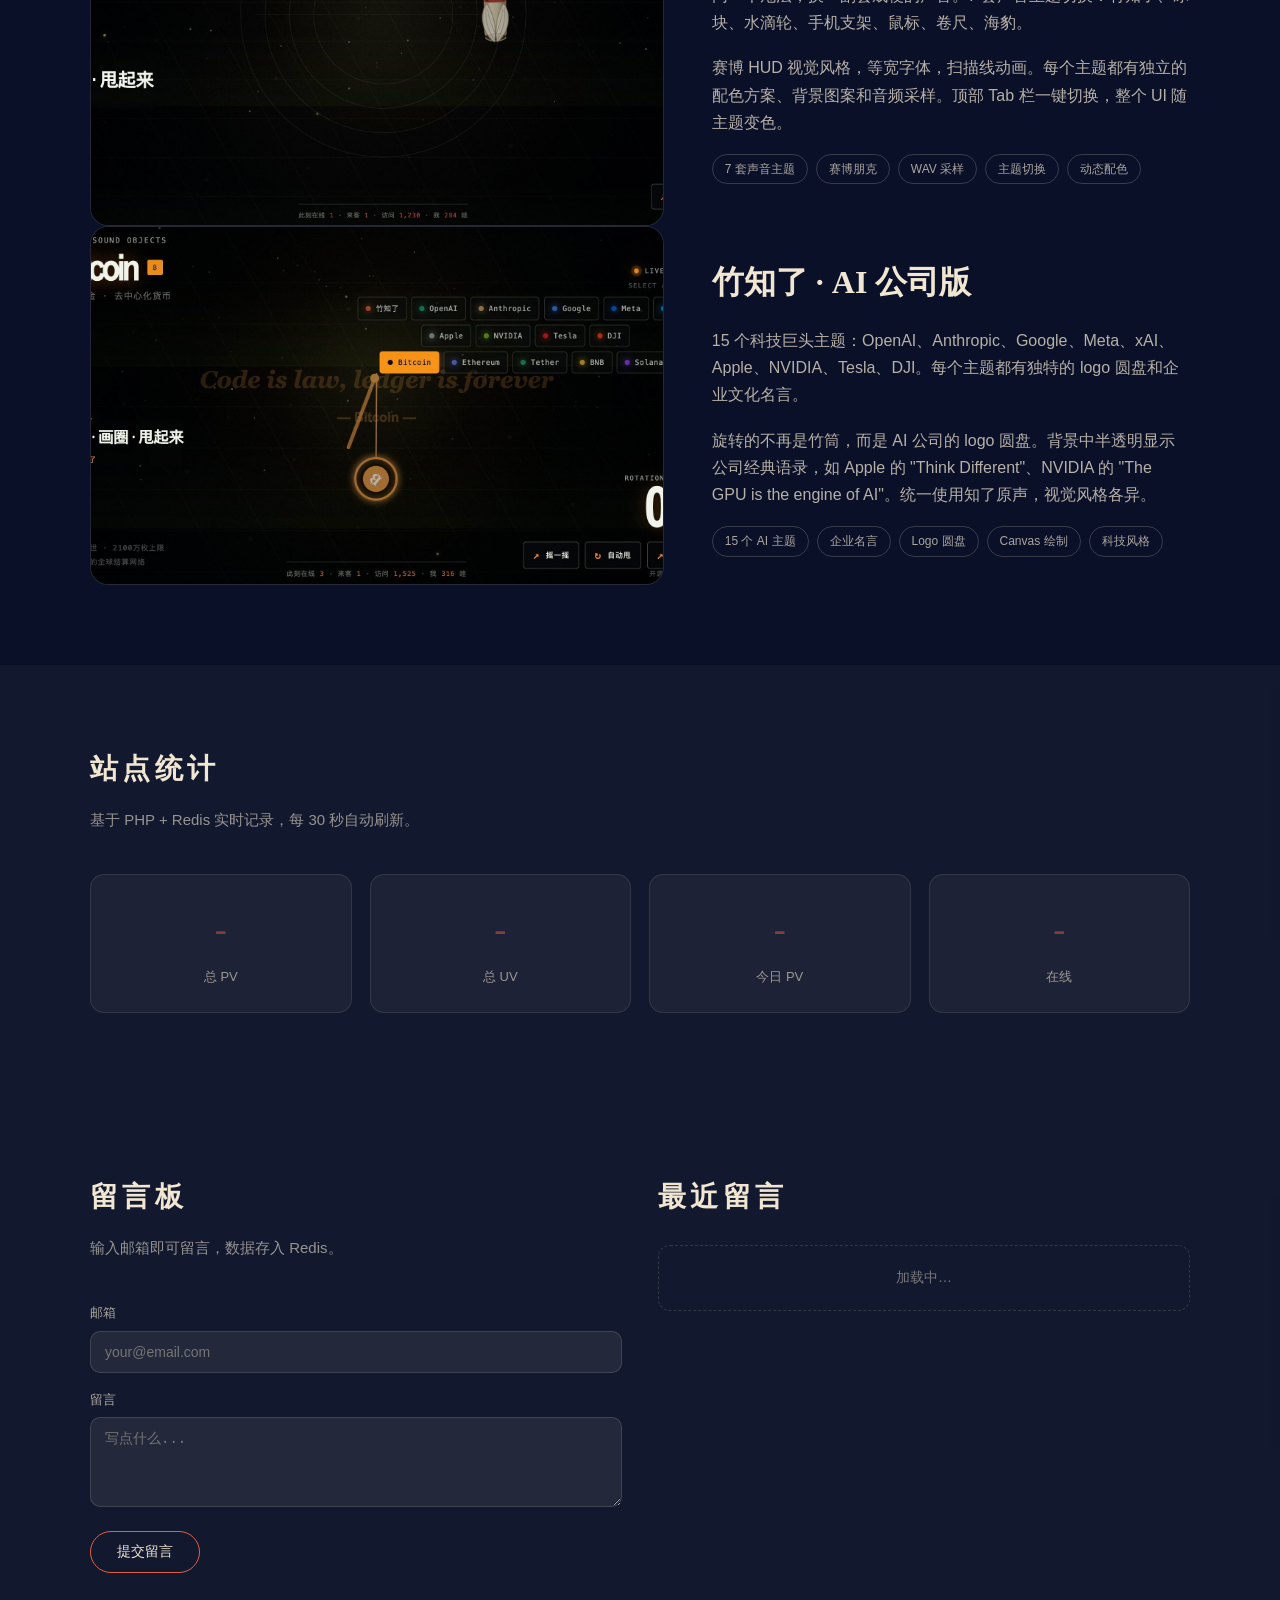
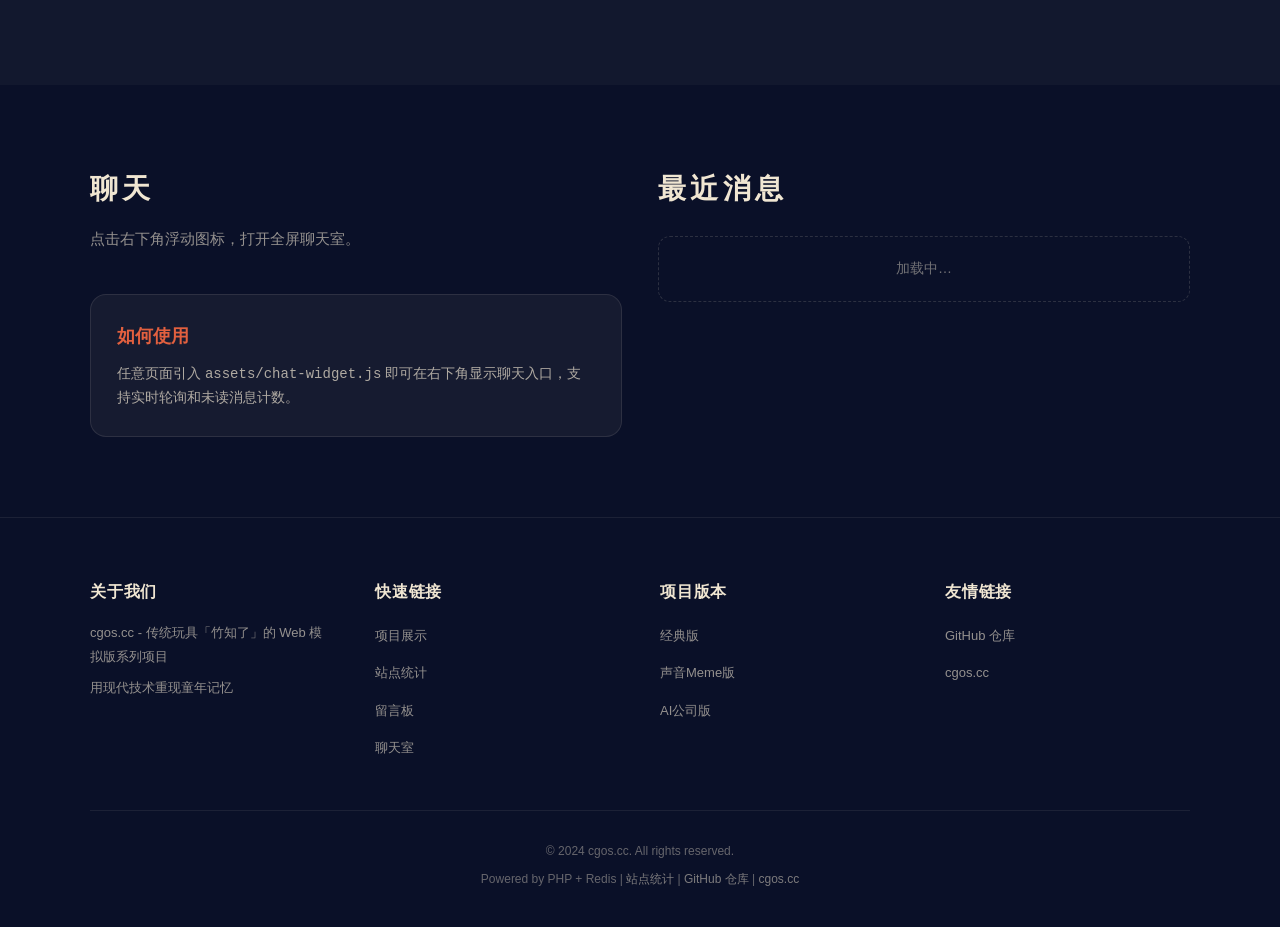
==== commit 7f153229: "feat: 底部版权信息可配置化 ✨ 新增功能 - 底部版权信息现在从 assets/config.js 动态读取 - 支持配置：版权信息、技术支持、统计链接、友情链接 - 首页和留言页底部信息统一从" ====
--- a/index.html
+++ b/index.html
@@ -207,16 +207,35 @@
         </ul>
       </div>
     </div>
-    <div class="footer-bottom">
-      <p>&copy; 2024 cgos.cc. All rights reserved.</p>
-      <p>Powered by PHP + Redis |
-        <a href="https://v6.51.la/s/DXb51v7uEZ9wCB4" target="_blank">站点统计</a>
-      </p>
+    <div class="footer-bottom" id="footer-bottom">
+      <!-- 动态内容由 JavaScript 生成 -->
     </div>
   </div>
 </footer>
 
 <script src="assets/config.js"></script>
+<script>
+// 动态生成底部版权信息
+(function() {
+  const config = window.CGOS_CONFIG || {};
+  const footer = config.FOOTER || {};
+  const footerBottom = document.getElementById('footer-bottom');
+
+  if (footerBottom) {
+    let linksHtml = '';
+    if (footer.links && footer.links.length > 0) {
+      linksHtml = footer.links.map(link =>
+        `<a href="${link.url}" target="${link.target || '_blank'}">${link.text}</a>`
+      ).join(' | ');
+    }
+
+    footerBottom.innerHTML = `
+      <p>${footer.copyright || '© 2024 cgos.cc. All rights reserved.'}</p>
+      <p>${footer.poweredBy || 'Powered by PHP + Redis'}${footer.statsUrl ? ` | <a href="${footer.statsUrl}" target="_blank">站点统计</a>` : ''}${linksHtml ? ` | ${linksHtml}` : ''}</p>
+    `;
+  }
+})();
+</script>
 <script src="assets/main.js"></script>
 <script src="assets/chat-widget.js"></script>
 
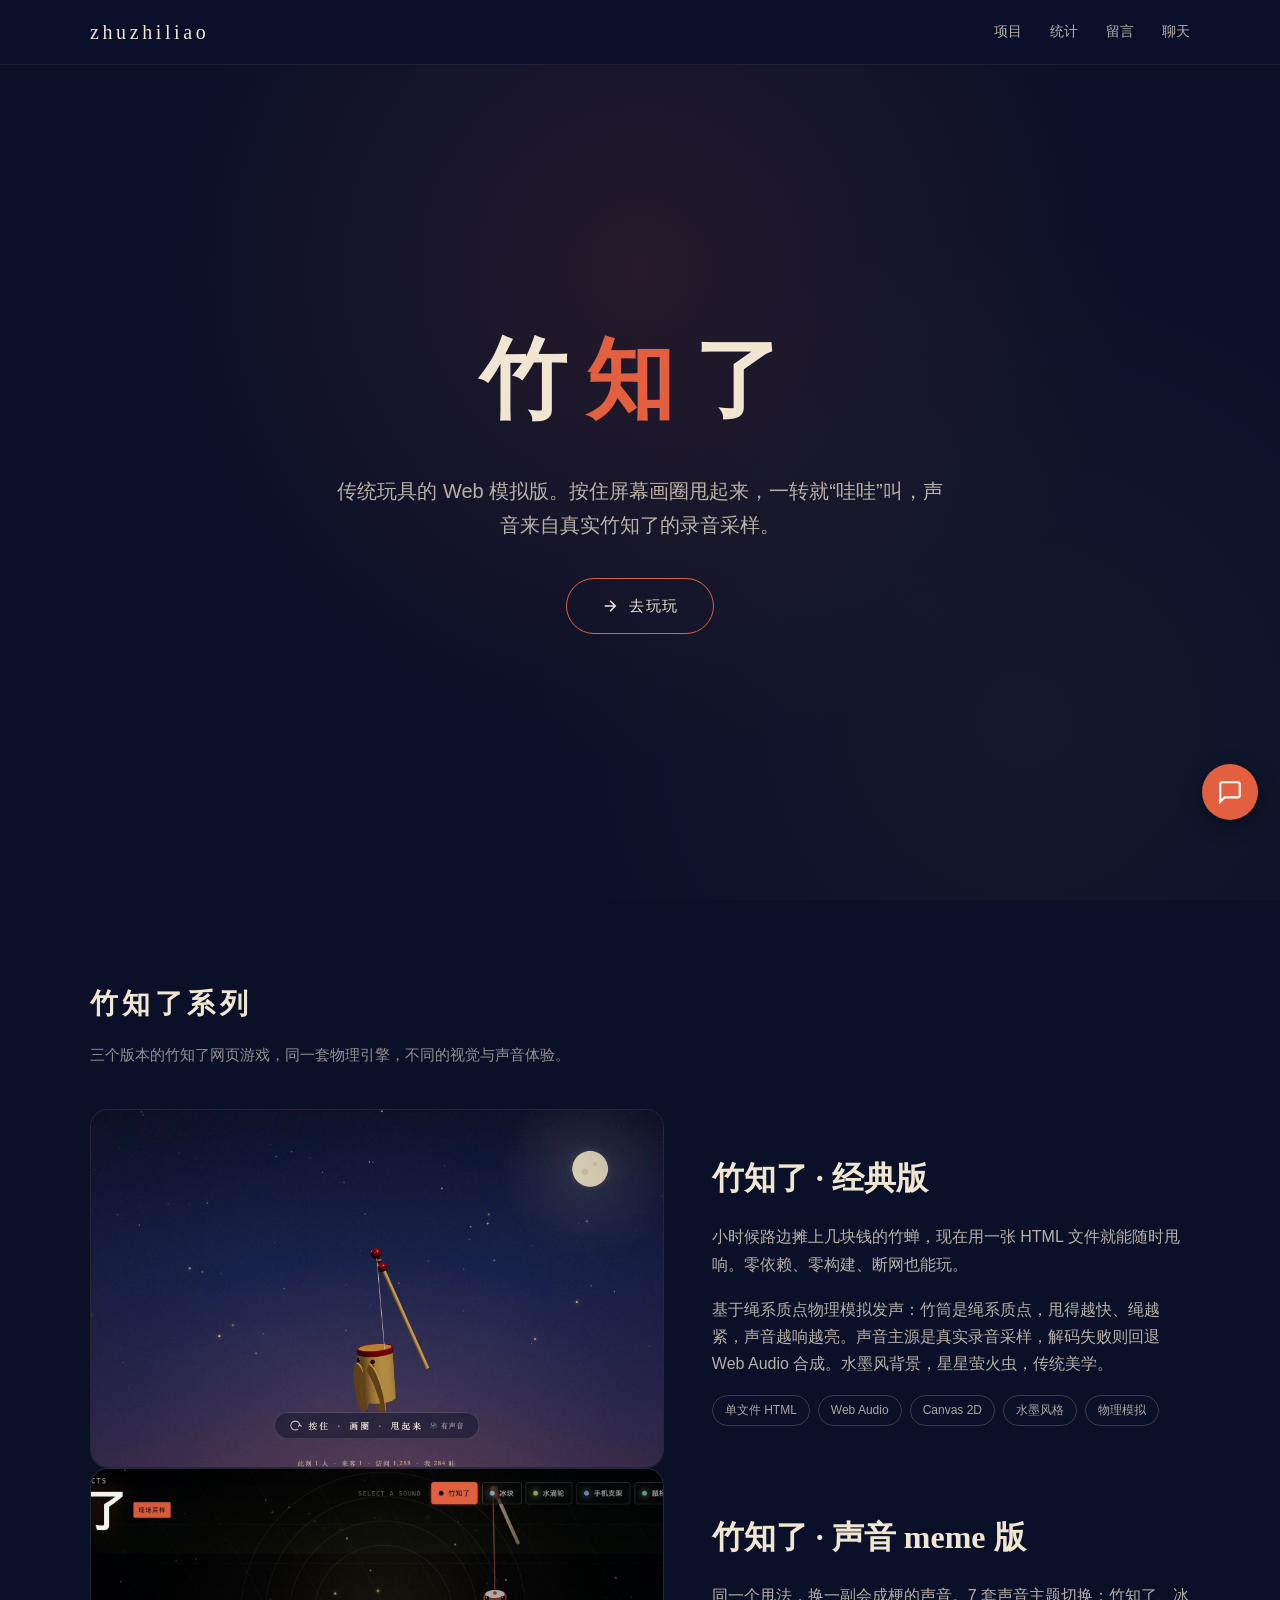
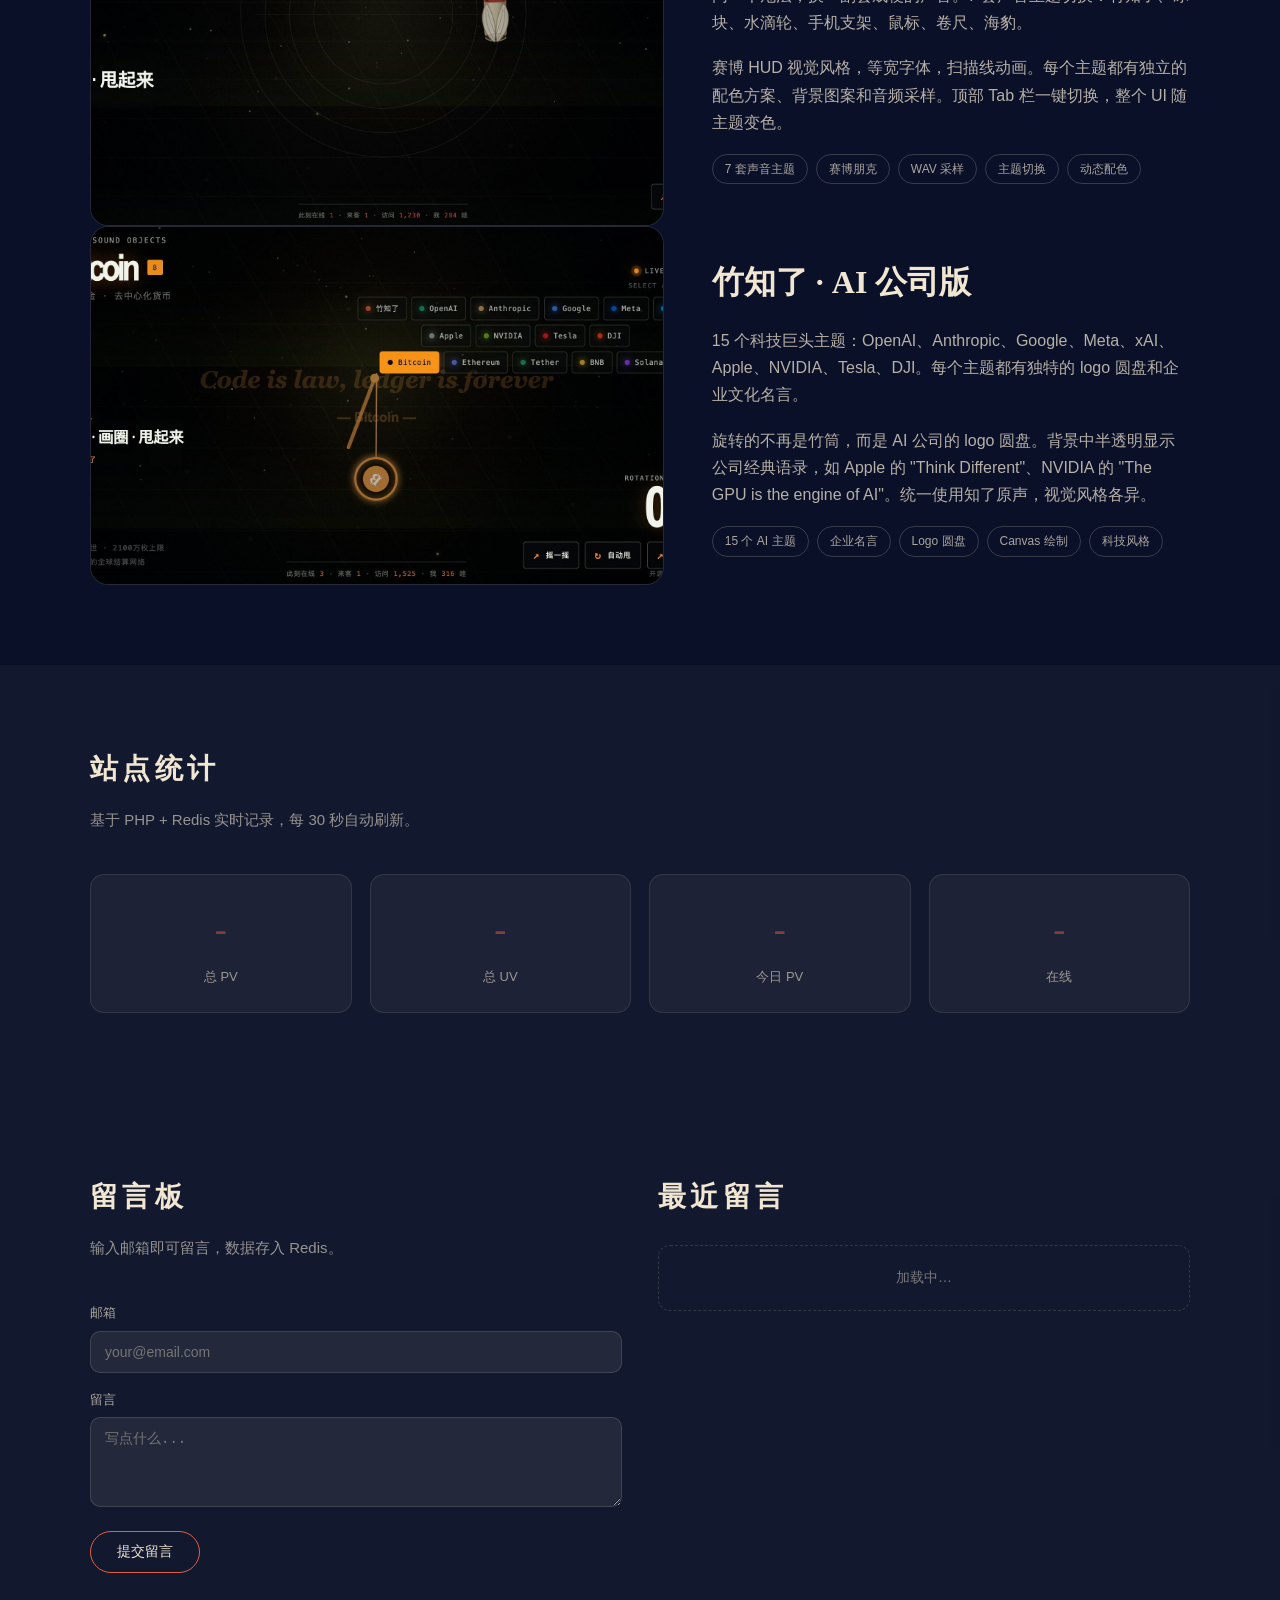
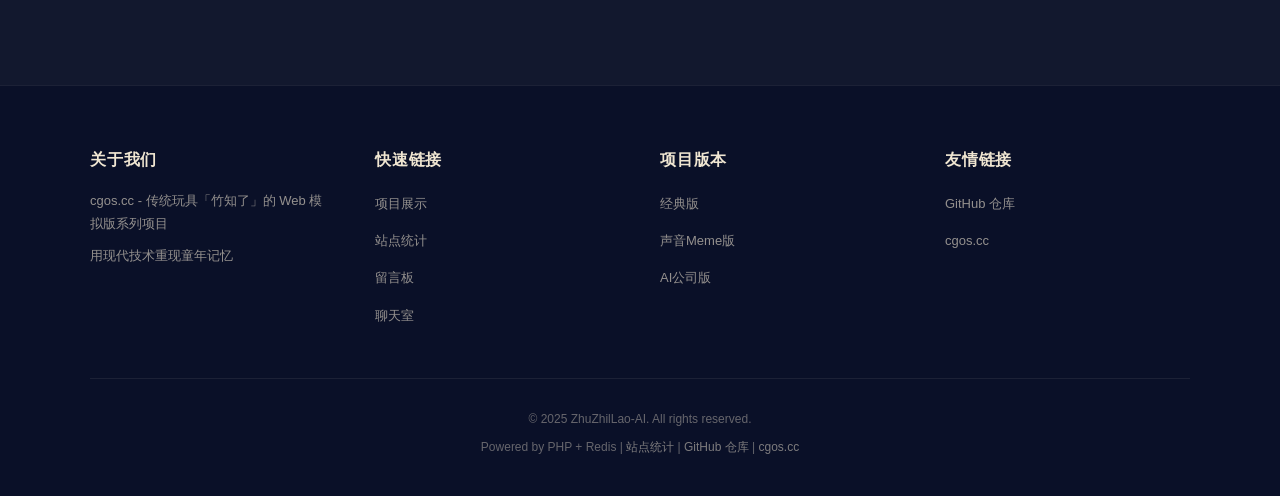
==== commit 3a3ea8b0: "小修改" ====
--- a/index.html
+++ b/index.html
@@ -28,7 +28,7 @@
         <a href="#projects" class="active">项目</a>
         <a href="#stats">统计</a>
         <a href="guestbook.html">留言</a>
-        <a href="#chat">聊天</a>
+        <a href="javascript:void(0)" onclick="openChatWidget()">聊天</a>
       </div>
       <button class="menu-btn" id="menu-btn" aria-label="menu">☰</button>
     </nav>
@@ -153,25 +153,6 @@
   </div>
 </section>
 
-<section id="chat">
-  <div class="container">
-    <div class="two-col">
-      <div>
-        <h2 class="section-title">聊天</h2>
-        <p class="section-sub">点击右下角浮动图标，打开全屏聊天室。</p>
-        <div class="card" style="margin-top:18px;">
-          <h3>如何使用</h3>
-          <p>任意页面引入 <code>assets/chat-widget.js</code> 即可在右下角显示聊天入口，支持实时轮询和未读消息计数。</p>
-        </div>
-      </div>
-      <div>
-        <h2 class="section-title">最近消息</h2>
-        <div class="list" id="chat-list"><div class="list-empty">加载中…</div></div>
-      </div>
-    </div>
-  </div>
-</section>
-
 <footer>
   <div class="container">
     <div class="footer-content">
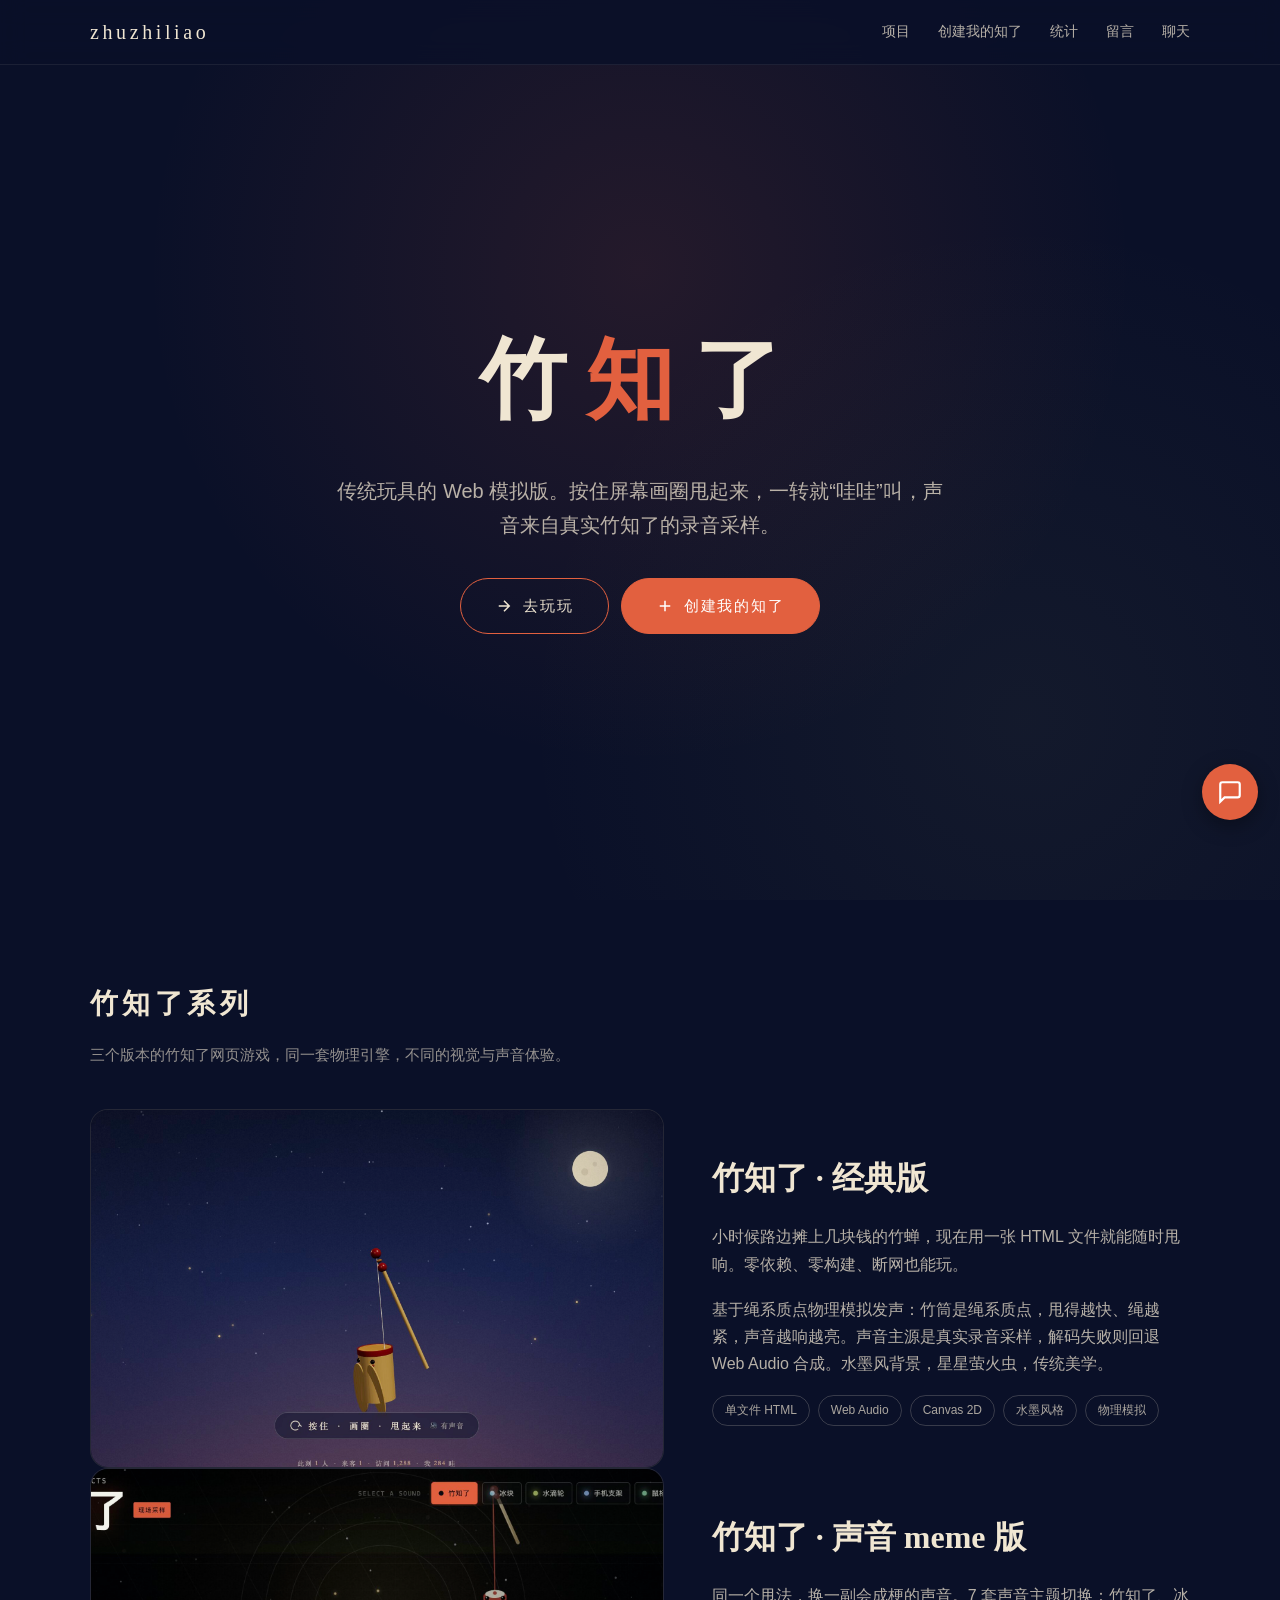
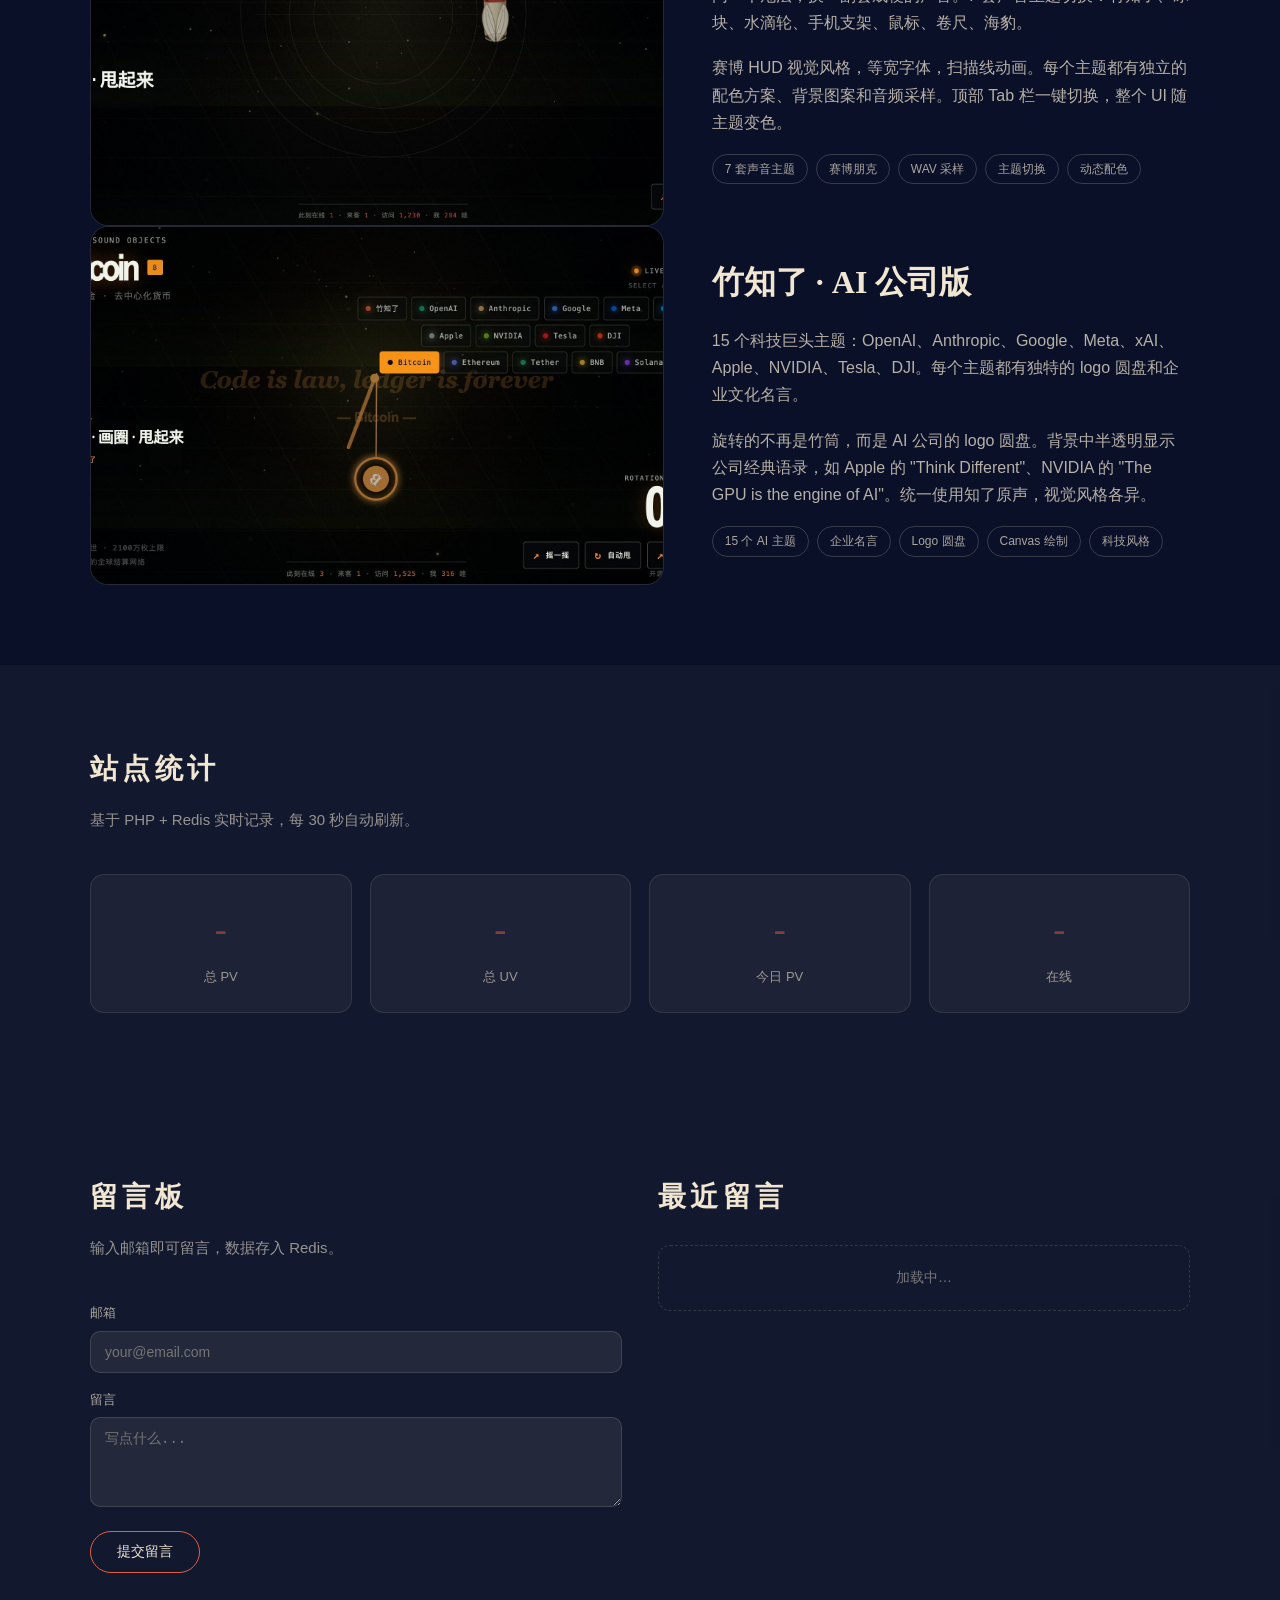
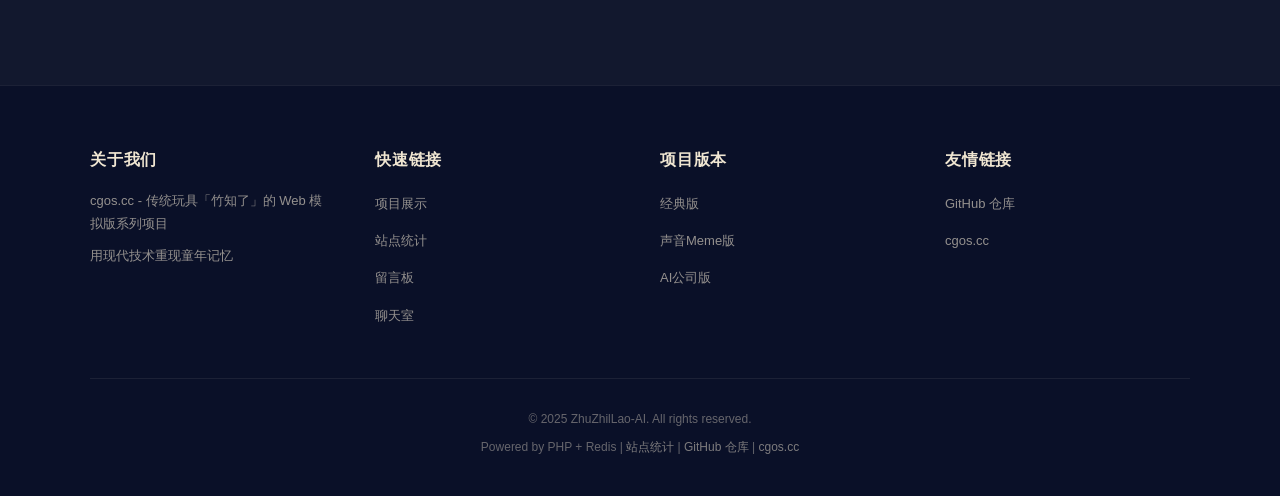
==== commit 73e3e745: "feat: add customizable cicada MVP and sharing" ====
--- a/index.html
+++ b/index.html
@@ -26,6 +26,7 @@
       <div class="logo"><a href="./">zhuzhiliao</a></div>
       <div class="nav-links" id="nav-links">
         <a href="#projects" class="active">项目</a>
+        <a href="zhuzhiliao-mvp/">创建我的知了</a>
         <a href="#stats">统计</a>
         <a href="guestbook.html">留言</a>
         <a href="javascript:void(0)" onclick="openChatWidget()">聊天</a>
@@ -39,10 +40,7 @@
   <div class="container" style="position:relative; z-index:1;">
     <h1>竹<span>知</span>了</h1>
     <p>传统玩具的 Web 模拟版。按住屏幕画圈甩起来，一转就“哇哇”叫，声音来自真实竹知了的录音采样。</p>
-    <a class="cta" href="zhuzhiliao/" target="_blank">
-      <svg viewBox="0 0 24 24" fill="none" stroke="currentColor" stroke-width="2"><path d="M5 12h14M12 5l7 7-7 7"/></svg>
-      去玩玩
-    </a>
+    <div class="hero-actions"><a class="cta" href="zhuzhiliao/" target="_blank"><svg viewBox="0 0 24 24" fill="none" stroke="currentColor" stroke-width="2"><path d="M5 12h14M12 5l7 7-7 7"/></svg>去玩玩</a><a class="cta cta-create" href="zhuzhiliao-mvp/"><svg viewBox="0 0 24 24" fill="none" stroke="currentColor" stroke-width="2"><path d="M12 5v14M5 12h14"/></svg>创建我的知了</a></div>
   </div>
 </section>
 
--- a/assets/main.css
+++ b/assets/main.css
@@ -53,6 +53,7 @@
 }
 .hero h1 span{ color:var(--accent); }
 .hero p{ font-size:clamp(15px,2.2vw,20px); color:rgba(240,230,210,.75); max-width:620px; margin:0 auto 36px; }
+.hero-actions{ display:flex; align-items:center; justify-content:center; gap:12px; flex-wrap:wrap; }
 .cta{
   display:inline-flex; align-items:center; gap:10px;
   padding:14px 34px; border-radius:999px; border:1px solid var(--accent);
@@ -60,6 +61,8 @@
   transition:all .25s; background:transparent; cursor:pointer;
 }
 .cta:hover{ background:var(--accent); color:#fff; text-decoration:none; }
+.cta-create{ background:var(--accent); color:#fff; }
+.cta-create:hover{ background:#f07150; box-shadow:0 8px 30px rgba(226,96,63,.25); }
 .cta svg{ width:18px; height:18px; }
 
 /* 卡片通用 */
